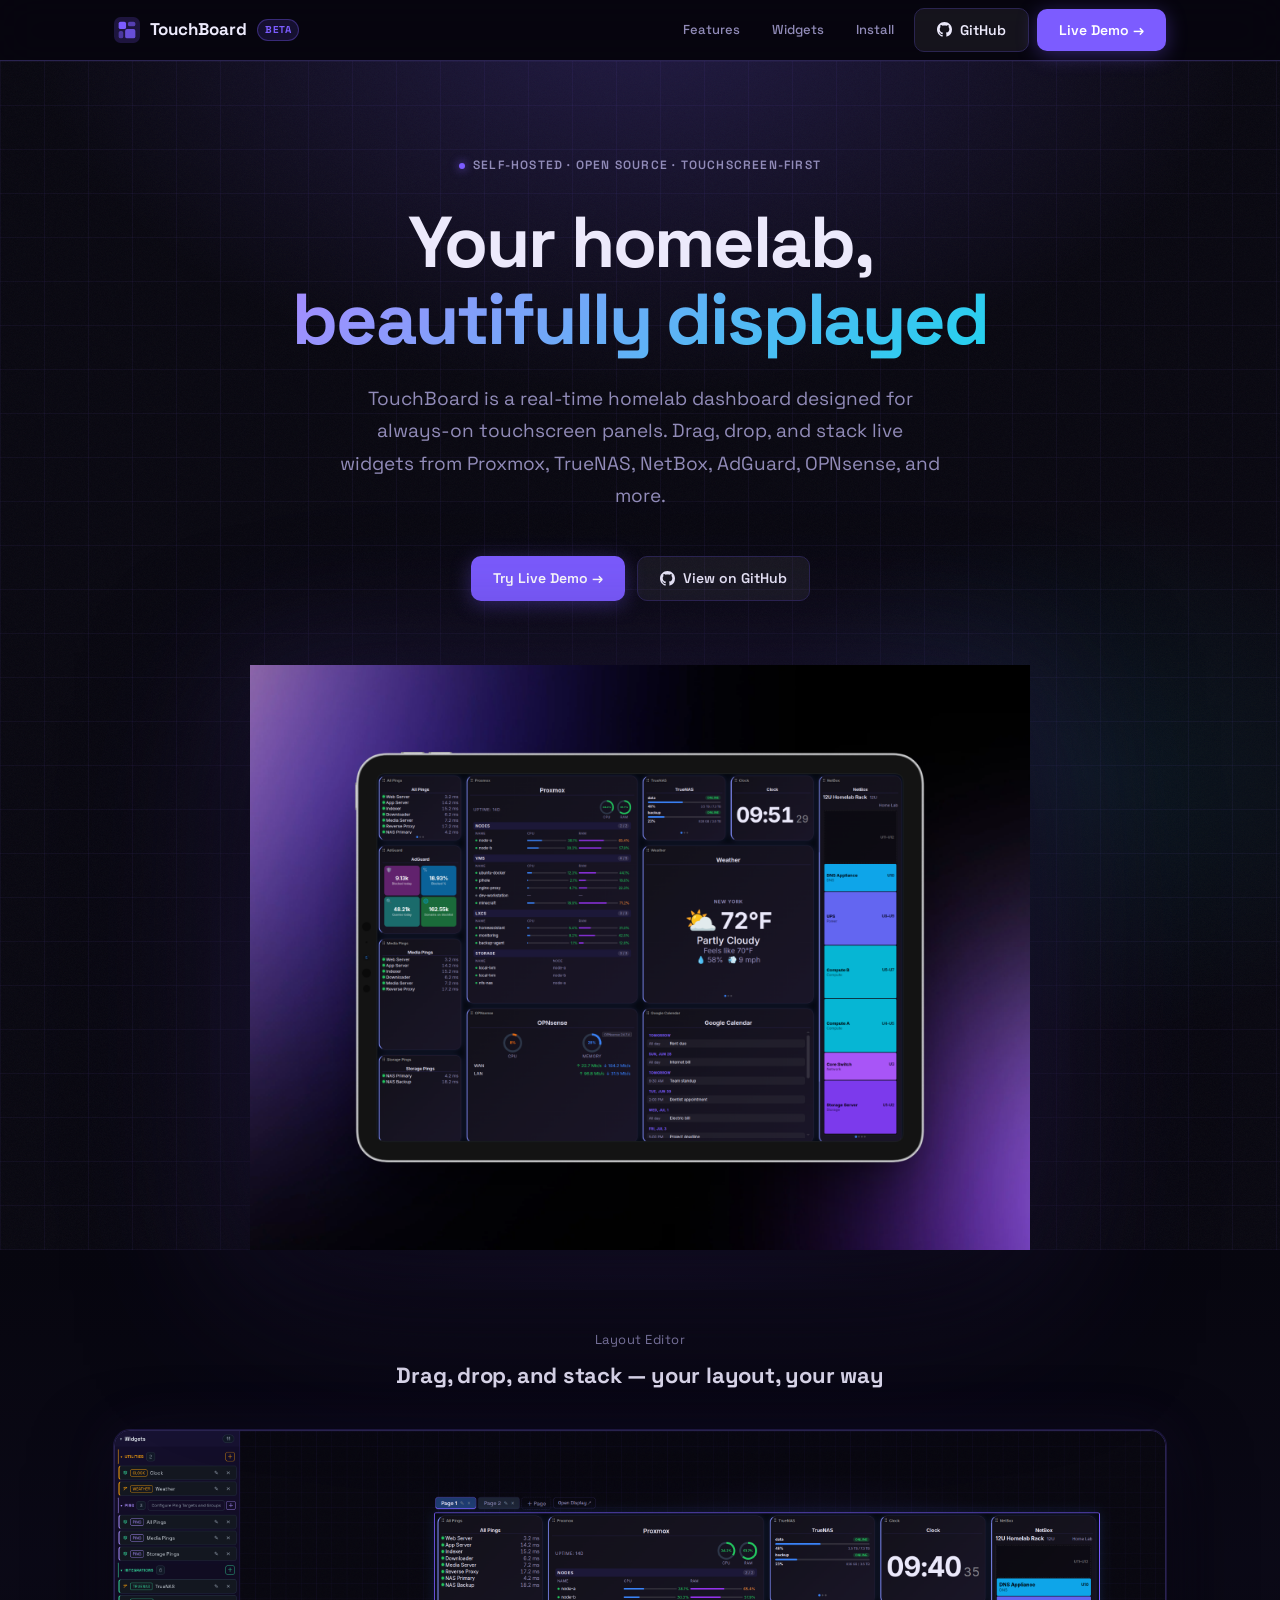
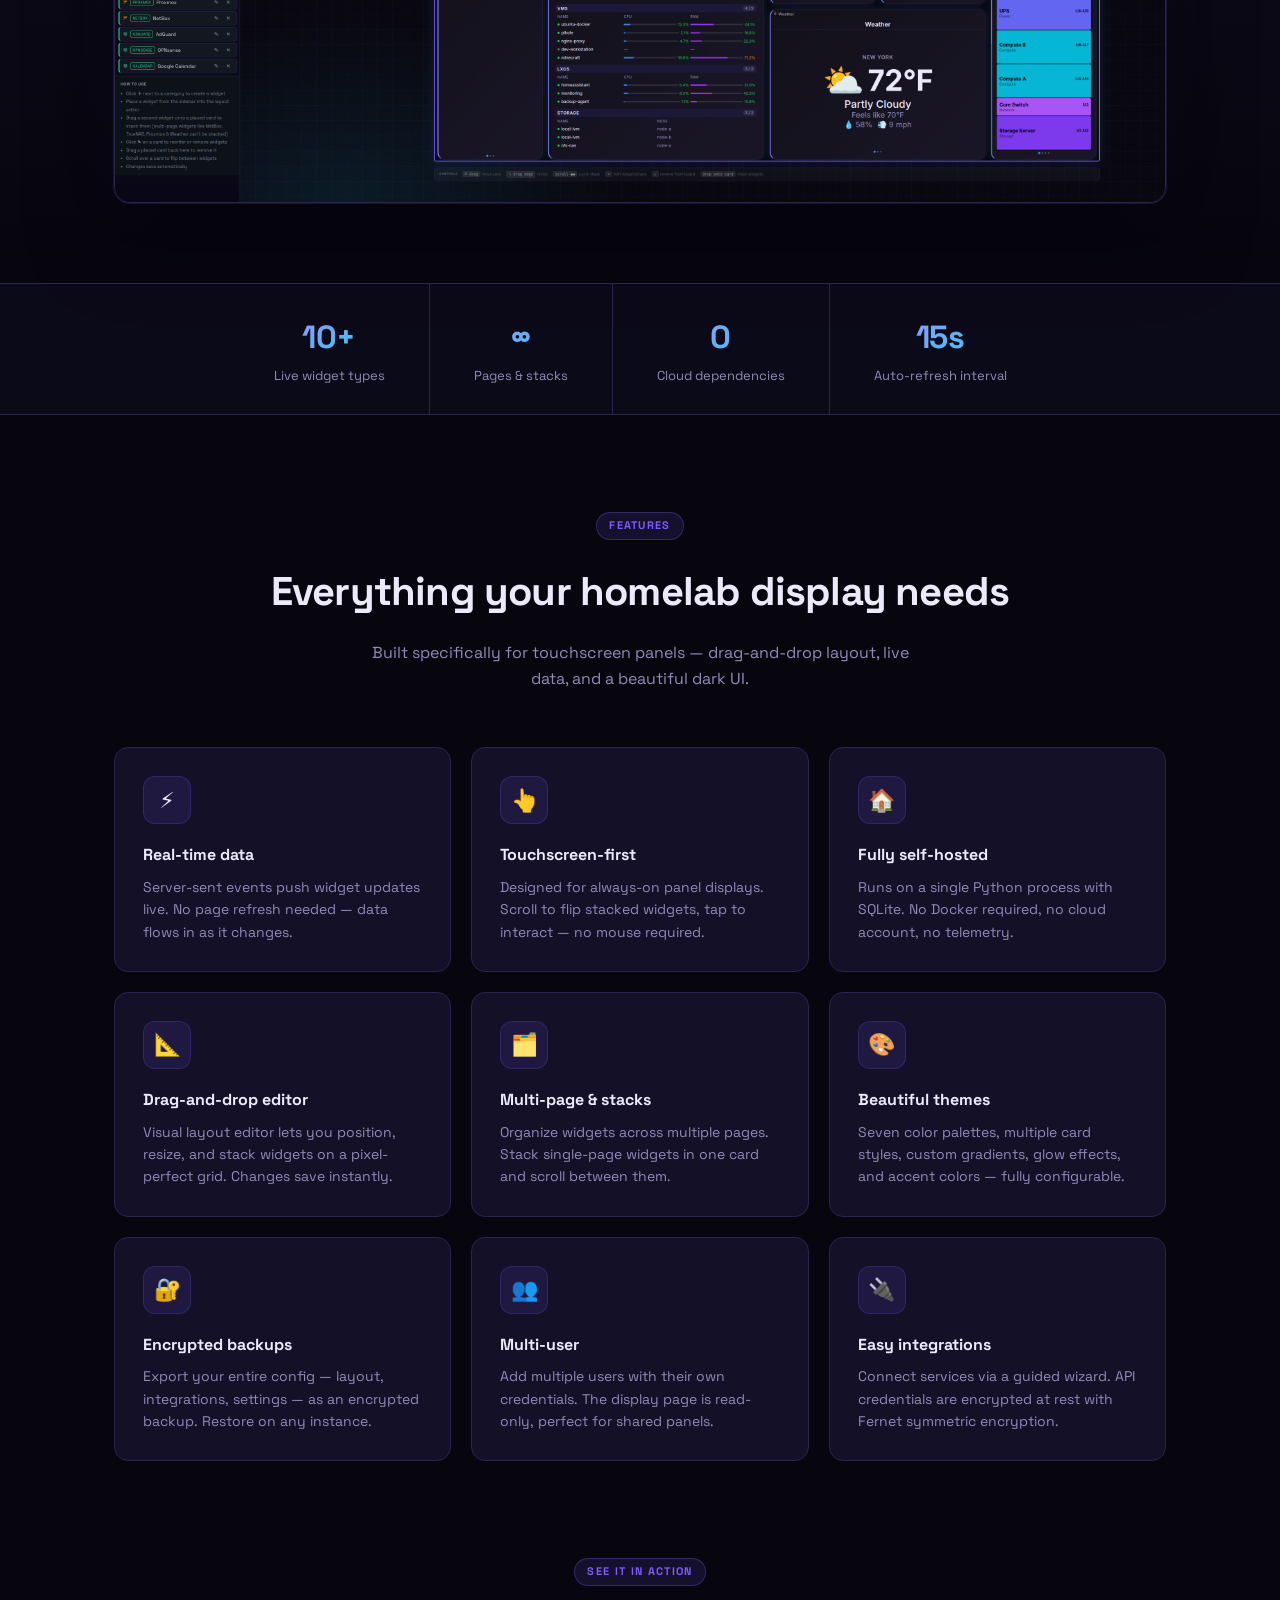
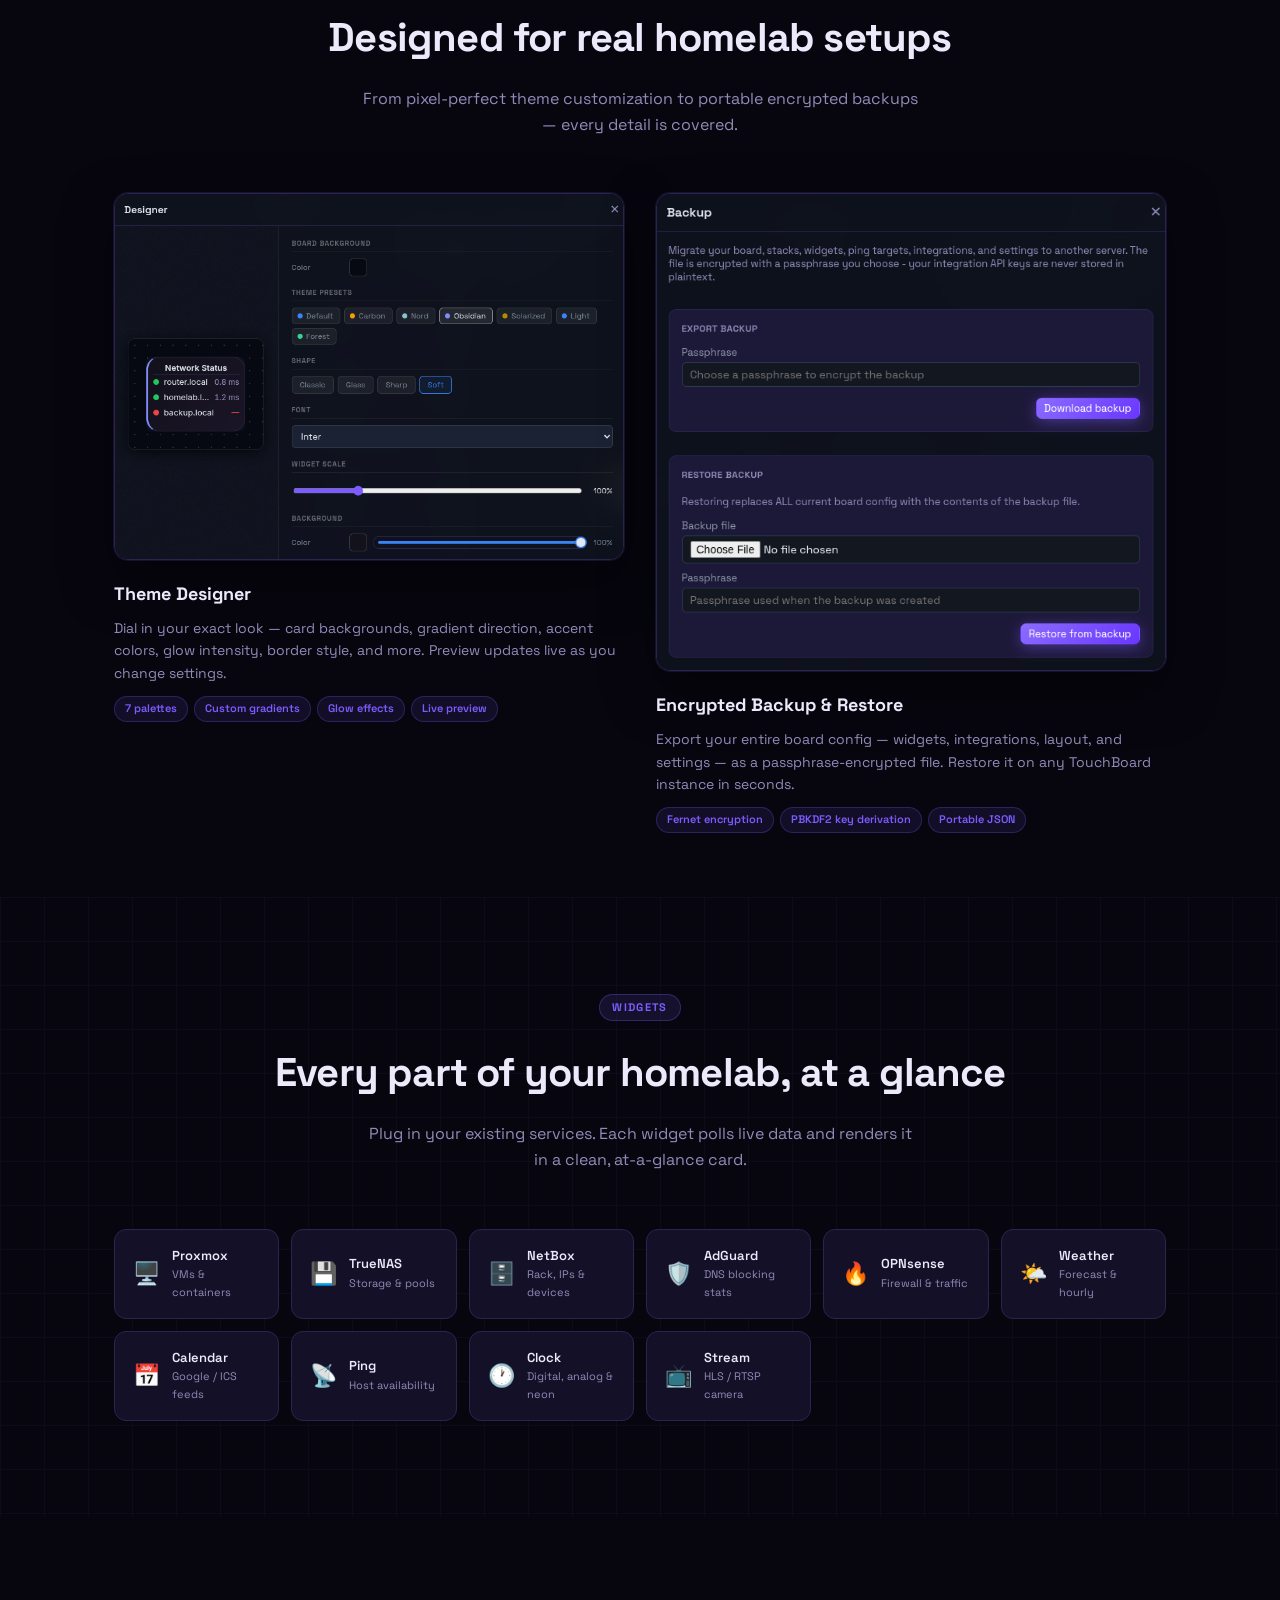
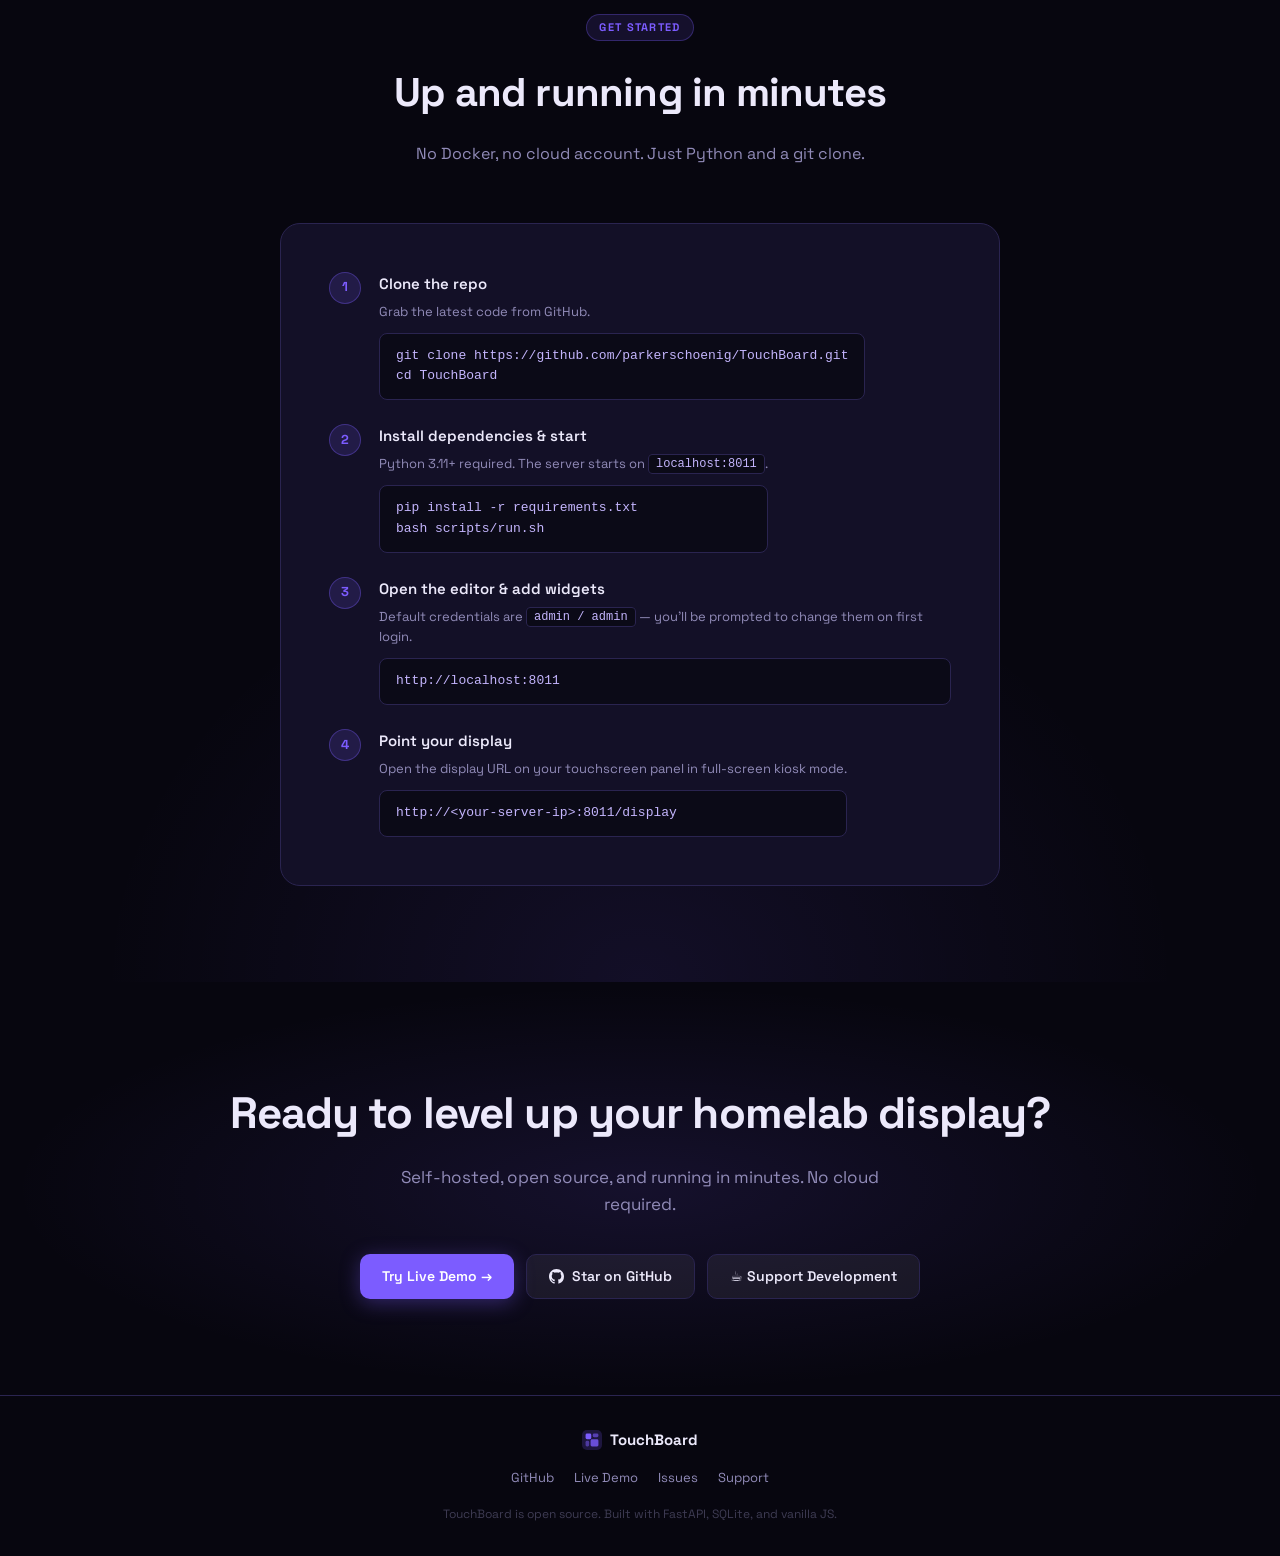
==== docs/index.html @ ed6d7f46 "Add screenshots to GitHub Pages landing page" ====
<!DOCTYPE html>
<html lang="en">
<head>
  <meta charset="utf-8" />
  <meta name="viewport" content="width=device-width, initial-scale=1" />
  <title>TouchBoard — Homelab Dashboard</title>
  <meta name="description" content="A beautiful, self-hosted homelab dashboard built for touchscreen displays. Real-time widgets for Proxmox, TrueNAS, NetBox, AdGuard, OPNsense, weather, calendar, and more." />
  <meta property="og:title" content="TouchBoard — Homelab Dashboard" />
  <meta property="og:description" content="A beautiful, self-hosted homelab dashboard built for touchscreen displays." />
  <meta property="og:image" content="assets/3d_render.png" />
  <meta property="og:type" content="website" />
  <link rel="preconnect" href="https://fonts.googleapis.com" />
  <link href="https://fonts.googleapis.com/css2?family=Space+Grotesk:wght@400;500;600;700&display=swap" rel="stylesheet" />
  <style>
    /* ── Design tokens (bridge theme) ──────────────────────────────────────── */
    :root {
      --bg:       #07060f;
      --panel:    #131027;
      --panel-2:  #1c1838;
      --border:   #2a2450;
      --text:     #ece9fb;
      --muted:    #918bb8;
      --accent:   #7c5cff;
      --r:        14px;
      --font:     'Space Grotesk', system-ui, sans-serif;
    }
    *, *::before, *::after { box-sizing: border-box; margin: 0; padding: 0; }
    html { scroll-behavior: smooth; }
    body {
      background-color: var(--bg);
      color: var(--text);
      font-family: var(--font);
      line-height: 1.6;
      overflow-x: hidden;
    }

    /* ── Layout ─────────────────────────────────────────────────────────────── */
    .container  { max-width: 1100px; margin: 0 auto; padding: 0 24px; }
    .section    { padding: 96px 0; }
    .section-sm { padding: 64px 0; }
    .text-center { text-align: center; }

    .label {
      display: inline-block;
      font-size: 11px; font-weight: 700; letter-spacing: .12em; text-transform: uppercase;
      color: var(--accent);
      background: rgba(124,92,255,.12); border: 1px solid rgba(124,92,255,.3);
      border-radius: 999px; padding: 4px 12px; margin-bottom: 20px;
    }
    h2.section-title {
      font-size: clamp(28px, 4vw, 40px); font-weight: 700; letter-spacing: -.02em;
      color: var(--text); margin-bottom: 16px;
    }
    p.section-sub {
      font-size: 16px; color: var(--muted); max-width: 560px; margin: 0 auto 56px;
    }

    /* ── Buttons ────────────────────────────────────────────────────────────── */
    .btn {
      display: inline-flex; align-items: center; gap: 8px;
      padding: 10px 22px; border-radius: 10px;
      font-family: var(--font); font-size: 14px; font-weight: 600;
      text-decoration: none; cursor: pointer; border: none;
      transition: all .15s;
    }
    .btn-primary {
      background: var(--accent); color: #fff;
      box-shadow: 0 4px 20px rgba(124,92,255,.35);
    }
    .btn-primary:hover { background: #9070ff; box-shadow: 0 6px 24px rgba(124,92,255,.45); transform: translateY(-1px); }
    .btn-ghost {
      background: rgba(255,255,255,.06); color: var(--text);
      border: 1px solid var(--border);
    }
    .btn-ghost:hover { background: rgba(255,255,255,.1); border-color: rgba(255,255,255,.2); transform: translateY(-1px); }

    /* ── Nav ────────────────────────────────────────────────────────────────── */
    nav {
      position: sticky; top: 0; z-index: 100;
      background: rgba(7,6,15,.82);
      backdrop-filter: blur(20px); -webkit-backdrop-filter: blur(20px);
      border-bottom: 1px solid var(--border);
    }
    .nav-inner { display: flex; align-items: center; gap: 24px; height: 60px; }
    .nav-logo {
      display: flex; align-items: center; gap: 10px;
      font-size: 17px; font-weight: 700; color: var(--text);
      text-decoration: none; flex-shrink: 0;
    }
    .nav-logo-beta {
      font-size: 10px; font-weight: 700; letter-spacing: .05em; text-transform: uppercase;
      color: var(--accent); background: rgba(124,92,255,.14);
      border: 1px solid rgba(124,92,255,.35); border-radius: 999px; padding: 2px 7px;
    }
    .nav-spacer { flex: 1; }
    .nav-links { display: flex; align-items: center; gap: 8px; }
    .nav-link {
      font-size: 13px; font-weight: 500; color: var(--muted);
      text-decoration: none; padding: 6px 12px; border-radius: 8px;
      transition: color .15s, background .15s;
    }
    .nav-link:hover { color: var(--text); background: rgba(255,255,255,.06); }

    /* ── Hero ───────────────────────────────────────────────────────────────── */
    .hero {
      padding: 90px 0 0;
      background-image:
        url("data:image/svg+xml,%3Csvg xmlns='http://www.w3.org/2000/svg' width='512' height='512'%3E%3Cfilter id='n'%3E%3CfeTurbulence type='fractalNoise' baseFrequency='.75' numOctaves='4' stitchTiles='stitch'/%3E%3C/filter%3E%3Crect width='512' height='512' filter='url(%23n)' opacity='.04'/%3E%3C/svg%3E"),
        radial-gradient(ellipse 80% 55% at 50% -5%, rgba(124,92,255,.22) 0%, transparent 60%),
        radial-gradient(ellipse 50% 40% at 85% 60%, rgba(34,211,238,.07) 0%, transparent 55%),
        linear-gradient(rgba(124,92,255,.06) 1px, transparent 1px),
        linear-gradient(90deg, rgba(124,92,255,.06) 1px, transparent 1px);
      background-size: 256px 256px, 100% 100%, 100% 100%, 44px 44px, 44px 44px;
      background-repeat: repeat, no-repeat, no-repeat, repeat, repeat;
    }
    .hero-text { text-align: center; padding-bottom: 64px; }
    .hero-eyebrow {
      display: inline-flex; align-items: center; gap: 8px;
      font-size: 12px; font-weight: 600; letter-spacing: .1em; text-transform: uppercase;
      color: var(--muted); margin-bottom: 28px;
    }
    .hero-eyebrow-dot {
      width: 6px; height: 6px; border-radius: 50%;
      background: var(--accent); box-shadow: 0 0 10px var(--accent);
      animation: pulse 2s ease-in-out infinite;
    }
    @keyframes pulse {
      0%, 100% { opacity: 1; transform: scale(1); }
      50%       { opacity: .6; transform: scale(.8); }
    }
    .hero h1 {
      font-size: clamp(40px, 7vw, 72px); font-weight: 700; letter-spacing: -.03em;
      line-height: 1.08; color: var(--text); margin-bottom: 24px;
    }
    .hero h1 span {
      background: linear-gradient(135deg, #a78bff, #22d3ee);
      -webkit-background-clip: text; -webkit-text-fill-color: transparent; background-clip: text;
    }
    .hero-sub {
      font-size: clamp(16px, 2vw, 19px); color: var(--muted);
      max-width: 600px; margin: 0 auto 44px; line-height: 1.7;
    }
    .hero-btns { display: flex; gap: 12px; justify-content: center; flex-wrap: wrap; }

    /* 3D render hero image */
    .hero-render-wrap {
      max-width: 780px; margin: 0 auto;
      position: relative;
    }
    .hero-render-wrap::before {
      content: '';
      position: absolute; inset: -40px; z-index: 0;
      background: radial-gradient(ellipse 80% 70% at 50% 60%, rgba(124,92,255,.18) 0%, transparent 70%);
      pointer-events: none;
    }
    .hero-render-wrap img {
      width: 100%; display: block; position: relative; z-index: 1;
      filter: drop-shadow(0 40px 80px rgba(0,0,0,.7)) drop-shadow(0 0 60px rgba(124,92,255,.2));
    }

    /* ── Editor screenshot strip ─────────────────────────────────────────────── */
    .editor-strip {
      padding: 80px 0;
      background: linear-gradient(180deg, transparent 0%, rgba(19,16,39,.3) 50%, transparent 100%);
    }
    .editor-strip-inner { text-align: center; margin-bottom: 36px; }
    .editor-strip-label { font-size: 13px; color: var(--muted); letter-spacing: .04em; margin-bottom: 8px; }
    .editor-strip-title { font-size: 22px; font-weight: 700; letter-spacing: -.01em; }
    .screenshot-frame {
      border-radius: 16px; overflow: hidden;
      border: 1px solid var(--border);
      box-shadow:
        0 0 0 1px rgba(124,92,255,.18),
        0 30px 80px rgba(0,0,0,.7),
        0 0 60px rgba(124,92,255,.08);
    }
    .screenshot-frame img { width: 100%; display: block; }

    /* ── Stats ──────────────────────────────────────────────────────────────── */
    .stats {
      border-top: 1px solid var(--border); border-bottom: 1px solid var(--border);
      background: rgba(19,16,39,.4);
    }
    .stats-inner { display: flex; justify-content: center; flex-wrap: wrap; }
    .stat-item {
      padding: 28px 44px; text-align: center;
      border-right: 1px solid var(--border);
    }
    .stat-item:last-child { border-right: none; }
    .stat-num {
      font-size: 32px; font-weight: 700; letter-spacing: -.02em;
      background: linear-gradient(135deg, #a78bff, #22d3ee);
      -webkit-background-clip: text; -webkit-text-fill-color: transparent; background-clip: text;
    }
    .stat-label { font-size: 13px; color: var(--muted); margin-top: 2px; }

    /* ── Features ───────────────────────────────────────────────────────────── */
    .features-grid {
      display: grid;
      grid-template-columns: repeat(auto-fit, minmax(300px, 1fr));
      gap: 20px;
    }
    .feature-card {
      background: var(--panel); border: 1px solid var(--border);
      border-radius: var(--r); padding: 28px;
      transition: border-color .2s, box-shadow .2s;
    }
    .feature-card:hover {
      border-color: rgba(124,92,255,.5);
      box-shadow: 0 0 28px rgba(124,92,255,.1);
    }
    .feature-icon {
      width: 48px; height: 48px; border-radius: 12px;
      background: rgba(124,92,255,.12); border: 1px solid rgba(124,92,255,.2);
      display: flex; align-items: center; justify-content: center;
      font-size: 22px; margin-bottom: 18px;
    }
    .feature-title { font-size: 16px; font-weight: 700; color: var(--text); margin-bottom: 8px; }
    .feature-desc  { font-size: 14px; color: var(--muted); line-height: 1.6; }

    /* ── In-action screenshots ───────────────────────────────────────────────── */
    .in-action-grid {
      display: grid; grid-template-columns: 1fr 1fr; gap: 32px; align-items: start;
    }
    .in-action-img {
      border-radius: 14px; overflow: hidden;
      border: 1px solid var(--border);
      box-shadow: 0 0 0 1px rgba(124,92,255,.15), 0 20px 50px rgba(0,0,0,.5);
      margin-bottom: 20px;
    }
    .in-action-img img { width: 100%; display: block; }
    .in-action-title { font-size: 18px; font-weight: 700; color: var(--text); margin-bottom: 8px; }
    .in-action-desc  { font-size: 14px; color: var(--muted); line-height: 1.6; }
    .in-action-chips { display: flex; flex-wrap: wrap; gap: 6px; margin-top: 12px; }
    .in-action-chip {
      font-size: 11px; font-weight: 600; color: var(--accent);
      background: rgba(124,92,255,.1); border: 1px solid rgba(124,92,255,.25);
      border-radius: 999px; padding: 3px 10px;
    }

    /* ── Widget showcase ────────────────────────────────────────────────────── */
    .widgets-section {
      background-image:
        linear-gradient(rgba(124,92,255,.05) 1px, transparent 1px),
        linear-gradient(90deg, rgba(124,92,255,.05) 1px, transparent 1px);
      background-size: 44px 44px;
    }
    .widgets-grid {
      display: grid; grid-template-columns: repeat(auto-fill, minmax(165px, 1fr)); gap: 12px;
    }
    .widget-chip {
      background: var(--panel); border: 1px solid var(--border);
      border-radius: 12px; padding: 16px 18px;
      display: flex; align-items: center; gap: 12px;
      transition: border-color .2s, transform .15s;
    }
    .widget-chip:hover { border-color: rgba(124,92,255,.45); transform: translateY(-2px); }
    .widget-chip-icon { font-size: 22px; flex-shrink: 0; }
    .widget-chip-name { font-size: 13px; font-weight: 600; color: var(--text); }
    .widget-chip-sub  { font-size: 11px; color: var(--muted); }

    /* ── Install ────────────────────────────────────────────────────────────── */
    .install-section {
      background: radial-gradient(ellipse 60% 60% at 50% 100%, rgba(124,92,255,.1) 0%, transparent 70%);
    }
    .install-card {
      background: var(--panel); border: 1px solid var(--border);
      border-radius: 20px; padding: 48px; max-width: 720px; margin: 0 auto;
    }
    .steps { display: flex; flex-direction: column; gap: 24px; text-align: left; }
    .step { display: flex; gap: 18px; }
    .step-num {
      width: 32px; height: 32px; border-radius: 50%; flex-shrink: 0;
      background: rgba(124,92,255,.15); border: 1px solid rgba(124,92,255,.35);
      color: var(--accent); font-size: 13px; font-weight: 700;
      display: flex; align-items: center; justify-content: center;
    }
    .step-title { font-size: 15px; font-weight: 600; color: var(--text); margin-bottom: 6px; }
    .step-desc { font-size: 13px; color: var(--muted); }
    .code-block {
      font-family: 'JetBrains Mono', 'Fira Code', monospace;
      background: rgba(0,0,0,.4); border: 1px solid var(--border);
      border-radius: 8px; padding: 12px 16px;
      color: #c4b5fd; font-size: 13px; display: block;
      margin-top: 10px; white-space: pre; overflow-x: auto;
    }
    code.inline {
      font-family: 'JetBrains Mono', monospace;
      background: rgba(0,0,0,.4); border: 1px solid var(--border);
      border-radius: 4px; padding: 2px 7px; font-size: 12px;
      color: #c4b5fd; vertical-align: middle;
    }

    /* ── CTA ────────────────────────────────────────────────────────────────── */
    .cta-section {
      text-align: center;
      background-image:
        radial-gradient(ellipse 70% 70% at 50% 50%, rgba(124,92,255,.12) 0%, transparent 70%);
    }
    .cta-section h2 {
      font-size: clamp(28px, 4vw, 44px); font-weight: 700;
      letter-spacing: -.02em; margin-bottom: 16px;
    }
    .cta-btns { display: flex; gap: 12px; justify-content: center; flex-wrap: wrap; margin-top: 36px; }

    /* ── Footer ─────────────────────────────────────────────────────────────── */
    footer { border-top: 1px solid var(--border); padding: 32px 0; }
    .footer-inner { display: flex; flex-direction: column; align-items: center; gap: 16px; }
    .footer-logo {
      display: flex; align-items: center; gap: 8px;
      font-size: 15px; font-weight: 700; color: var(--text); text-decoration: none;
    }
    .footer-links { display: flex; gap: 20px; flex-wrap: wrap; justify-content: center; }
    .footer-link  { font-size: 13px; color: var(--muted); text-decoration: none; transition: color .15s; }
    .footer-link:hover { color: var(--text); }
    .footer-copy  { font-size: 12px; color: rgba(145,139,184,.4); }

    /* ── Responsive ─────────────────────────────────────────────────────────── */
    @media (max-width: 700px) {
      .in-action-grid { grid-template-columns: 1fr; gap: 40px; }
      .stat-item { padding: 20px 24px; }
      .install-card { padding: 28px 20px; }
      .nav-links .btn-ghost { display: none; }
    }
  </style>
</head>
<body>

<!-- ── Nav ──────────────────────────────────────────────────────────────────── -->
<nav>
  <div class="container">
    <div class="nav-inner">
      <a href="#" class="nav-logo">
        <svg width="26" height="26" viewBox="0 0 28 28" fill="none">
          <rect width="28" height="28" rx="7" fill="rgba(124,92,255,0.2)"/>
          <rect x="5" y="5" width="8" height="8" rx="2" fill="#7c5cff"/>
          <rect x="15" y="5" width="8" height="5" rx="2" fill="#7c5cff" opacity=".6"/>
          <rect x="5" y="15" width="5" height="8" rx="2" fill="#7c5cff" opacity=".5"/>
          <rect x="12" y="13" width="11" height="10" rx="2" fill="#7c5cff" opacity=".8"/>
        </svg>
        TouchBoard
        <span class="nav-logo-beta">BETA</span>
      </a>
      <div class="nav-spacer"></div>
      <div class="nav-links">
        <a href="#features" class="nav-link">Features</a>
        <a href="#widgets"  class="nav-link">Widgets</a>
        <a href="#install"  class="nav-link">Install</a>
        <a href="https://github.com/parkerschoenig/TouchBoard" class="btn btn-ghost" target="_blank" rel="noopener">
          <svg width="15" height="15" viewBox="0 0 24 24" fill="currentColor"><path d="M12 0C5.37 0 0 5.37 0 12c0 5.31 3.435 9.795 8.205 11.385.6.105.825-.255.825-.57 0-.285-.015-1.23-.015-2.235-3.015.555-3.795-.735-4.035-1.41-.135-.345-.72-1.41-1.23-1.695-.42-.225-1.02-.78-.015-.795.945-.015 1.62.87 1.845 1.23 1.08 1.815 2.805 1.305 3.495.99.105-.78.42-1.305.765-1.605-2.67-.3-5.46-1.335-5.46-5.925 0-1.305.465-2.385 1.23-3.225-.12-.3-.54-1.53.12-3.18 0 0 1.005-.315 3.3 1.23.96-.27 1.98-.405 3-.405s2.04.135 3 .405c2.295-1.56 3.3-1.23 3.3-1.23.66 1.65.24 2.88.12 3.18.765.84 1.23 1.905 1.23 3.225 0 4.605-2.805 5.625-5.475 5.925.435.375.81 1.095.81 2.22 0 1.605-.015 2.895-.015 3.3 0 .315.225.69.825.57A12.02 12.02 0 0 0 24 12c0-6.63-5.37-12-12-12z"/></svg>
          GitHub
        </a>
        <a href="https://touchboard.onrender.com" class="btn btn-primary" target="_blank" rel="noopener">Live Demo →</a>
      </div>
    </div>
  </div>
</nav>

<!-- ── Hero ─────────────────────────────────────────────────────────────────── -->
<section class="hero">
  <div class="container">
    <div class="hero-text">
      <div class="hero-eyebrow">
        <span class="hero-eyebrow-dot"></span>
        Self-hosted · Open source · Touchscreen-first
      </div>
      <h1>Your homelab,<br><span>beautifully displayed</span></h1>
      <p class="hero-sub">
        TouchBoard is a real-time homelab dashboard designed for always-on touchscreen panels.
        Drag, drop, and stack live widgets from Proxmox, TrueNAS, NetBox, AdGuard, OPNsense, and more.
      </p>
      <div class="hero-btns">
        <a href="https://touchboard.onrender.com" class="btn btn-primary" target="_blank" rel="noopener">Try Live Demo →</a>
        <a href="https://github.com/parkerschoenig/TouchBoard" class="btn btn-ghost" target="_blank" rel="noopener">
          <svg width="15" height="15" viewBox="0 0 24 24" fill="currentColor"><path d="M12 0C5.37 0 0 5.37 0 12c0 5.31 3.435 9.795 8.205 11.385.6.105.825-.255.825-.57 0-.285-.015-1.23-.015-2.235-3.015.555-3.795-.735-4.035-1.41-.135-.345-.72-1.41-1.23-1.695-.42-.225-1.02-.78-.015-.795.945-.015 1.62.87 1.845 1.23 1.08 1.815 2.805 1.305 3.495.99.105-.78.42-1.305.765-1.605-2.67-.3-5.46-1.335-5.46-5.925 0-1.305.465-2.385 1.23-3.225-.12-.3-.54-1.53.12-3.18 0 0 1.005-.315 3.3 1.23.96-.27 1.98-.405 3-.405s2.04.135 3 .405c2.295-1.56 3.3-1.23 3.3-1.23.66 1.65.24 2.88.12 3.18.765.84 1.23 1.905 1.23 3.225 0 4.605-2.805 5.625-5.475 5.925.435.375.81 1.095.81 2.22 0 1.605-.015 2.895-.015 3.3 0 .315.225.69.825.57A12.02 12.02 0 0 0 24 12c0-6.63-5.37-12-12-12z"/></svg>
          View on GitHub
        </a>
      </div>
    </div>

    <!-- 3D iPad render -->
    <div class="hero-render-wrap">
      <img src="assets/3d_render.png" alt="TouchBoard running on a touchscreen iPad panel" />
    </div>
  </div>
</section>

<!-- ── Layout editor screenshot ───────────────────────────────────────────────── -->
<div class="editor-strip">
  <div class="container">
    <div class="editor-strip-inner">
      <div class="editor-strip-label">Layout Editor</div>
      <div class="editor-strip-title">Drag, drop, and stack — your layout, your way</div>
    </div>
    <div class="screenshot-frame">
      <img src="assets/layout_editor_screenshot.png" alt="TouchBoard layout editor showing widget grid" />
    </div>
  </div>
</div>

<!-- ── Stats ─────────────────────────────────────────────────────────────────── -->
<div class="stats">
  <div class="container">
    <div class="stats-inner">
      <div class="stat-item"><div class="stat-num">10+</div><div class="stat-label">Live widget types</div></div>
      <div class="stat-item"><div class="stat-num">∞</div><div class="stat-label">Pages &amp; stacks</div></div>
      <div class="stat-item"><div class="stat-num">0</div><div class="stat-label">Cloud dependencies</div></div>
      <div class="stat-item"><div class="stat-num">15s</div><div class="stat-label">Auto-refresh interval</div></div>
    </div>
  </div>
</div>

<!-- ── Features ──────────────────────────────────────────────────────────────── -->
<section class="section" id="features">
  <div class="container">
    <div class="text-center">
      <span class="label">Features</span>
      <h2 class="section-title">Everything your homelab display needs</h2>
      <p class="section-sub">Built specifically for touchscreen panels — drag-and-drop layout, live data, and a beautiful dark UI.</p>
    </div>
    <div class="features-grid">
      <div class="feature-card">
        <div class="feature-icon">⚡</div>
        <div class="feature-title">Real-time data</div>
        <div class="feature-desc">Server-sent events push widget updates live. No page refresh needed — data flows in as it changes.</div>
      </div>
      <div class="feature-card">
        <div class="feature-icon">👆</div>
        <div class="feature-title">Touchscreen-first</div>
        <div class="feature-desc">Designed for always-on panel displays. Scroll to flip stacked widgets, tap to interact — no mouse required.</div>
      </div>
      <div class="feature-card">
        <div class="feature-icon">🏠</div>
        <div class="feature-title">Fully self-hosted</div>
        <div class="feature-desc">Runs on a single Python process with SQLite. No Docker required, no cloud account, no telemetry.</div>
      </div>
      <div class="feature-card">
        <div class="feature-icon">📐</div>
        <div class="feature-title">Drag-and-drop editor</div>
        <div class="feature-desc">Visual layout editor lets you position, resize, and stack widgets on a pixel-perfect grid. Changes save instantly.</div>
      </div>
      <div class="feature-card">
        <div class="feature-icon">🗂️</div>
        <div class="feature-title">Multi-page &amp; stacks</div>
        <div class="feature-desc">Organize widgets across multiple pages. Stack single-page widgets in one card and scroll between them.</div>
      </div>
      <div class="feature-card">
        <div class="feature-icon">🎨</div>
        <div class="feature-title">Beautiful themes</div>
        <div class="feature-desc">Seven color palettes, multiple card styles, custom gradients, glow effects, and accent colors — fully configurable.</div>
      </div>
      <div class="feature-card">
        <div class="feature-icon">🔐</div>
        <div class="feature-title">Encrypted backups</div>
        <div class="feature-desc">Export your entire config — layout, integrations, settings — as an encrypted backup. Restore on any instance.</div>
      </div>
      <div class="feature-card">
        <div class="feature-icon">👥</div>
        <div class="feature-title">Multi-user</div>
        <div class="feature-desc">Add multiple users with their own credentials. The display page is read-only, perfect for shared panels.</div>
      </div>
      <div class="feature-card">
        <div class="feature-icon">🔌</div>
        <div class="feature-title">Easy integrations</div>
        <div class="feature-desc">Connect services via a guided wizard. API credentials are encrypted at rest with Fernet symmetric encryption.</div>
      </div>
    </div>
  </div>
</section>

<!-- ── In action: designer + backup ──────────────────────────────────────────── -->
<section class="section-sm" style="padding-top:0">
  <div class="container">
    <div class="text-center" style="margin-bottom:48px">
      <span class="label">See it in action</span>
      <h2 class="section-title">Designed for real homelab setups</h2>
      <p class="section-sub">From pixel-perfect theme customization to portable encrypted backups — every detail is covered.</p>
    </div>
    <div class="in-action-grid">
      <div class="in-action-item">
        <div class="in-action-img">
          <img src="assets/designer_screenshot.png" alt="TouchBoard theme designer panel" />
        </div>
        <div class="in-action-title">Theme Designer</div>
        <div class="in-action-desc">Dial in your exact look — card backgrounds, gradient direction, accent colors, glow intensity, border style, and more. Preview updates live as you change settings.</div>
        <div class="in-action-chips">
          <span class="in-action-chip">7 palettes</span>
          <span class="in-action-chip">Custom gradients</span>
          <span class="in-action-chip">Glow effects</span>
          <span class="in-action-chip">Live preview</span>
        </div>
      </div>
      <div class="in-action-item">
        <div class="in-action-img">
          <img src="assets/backup_restore_config_screenshot.png" alt="TouchBoard backup and restore settings" />
        </div>
        <div class="in-action-title">Encrypted Backup &amp; Restore</div>
        <div class="in-action-desc">Export your entire board config — widgets, integrations, layout, and settings — as a passphrase-encrypted file. Restore it on any TouchBoard instance in seconds.</div>
        <div class="in-action-chips">
          <span class="in-action-chip">Fernet encryption</span>
          <span class="in-action-chip">PBKDF2 key derivation</span>
          <span class="in-action-chip">Portable JSON</span>
        </div>
      </div>
    </div>
  </div>
</section>

<!-- ── Widget showcase ────────────────────────────────────────────────────────── -->
<section class="section widgets-section" id="widgets">
  <div class="container">
    <div class="text-center">
      <span class="label">Widgets</span>
      <h2 class="section-title">Every part of your homelab, at a glance</h2>
      <p class="section-sub">Plug in your existing services. Each widget polls live data and renders it in a clean, at-a-glance card.</p>
    </div>
    <div class="widgets-grid">
      <div class="widget-chip"><div class="widget-chip-icon">🖥️</div><div><div class="widget-chip-name">Proxmox</div><div class="widget-chip-sub">VMs &amp; containers</div></div></div>
      <div class="widget-chip"><div class="widget-chip-icon">💾</div><div><div class="widget-chip-name">TrueNAS</div><div class="widget-chip-sub">Storage &amp; pools</div></div></div>
      <div class="widget-chip"><div class="widget-chip-icon">🗄️</div><div><div class="widget-chip-name">NetBox</div><div class="widget-chip-sub">Rack, IPs &amp; devices</div></div></div>
      <div class="widget-chip"><div class="widget-chip-icon">🛡️</div><div><div class="widget-chip-name">AdGuard</div><div class="widget-chip-sub">DNS blocking stats</div></div></div>
      <div class="widget-chip"><div class="widget-chip-icon">🔥</div><div><div class="widget-chip-name">OPNsense</div><div class="widget-chip-sub">Firewall &amp; traffic</div></div></div>
      <div class="widget-chip"><div class="widget-chip-icon">🌤️</div><div><div class="widget-chip-name">Weather</div><div class="widget-chip-sub">Forecast &amp; hourly</div></div></div>
      <div class="widget-chip"><div class="widget-chip-icon">📅</div><div><div class="widget-chip-name">Calendar</div><div class="widget-chip-sub">Google / ICS feeds</div></div></div>
      <div class="widget-chip"><div class="widget-chip-icon">📡</div><div><div class="widget-chip-name">Ping</div><div class="widget-chip-sub">Host availability</div></div></div>
      <div class="widget-chip"><div class="widget-chip-icon">🕐</div><div><div class="widget-chip-name">Clock</div><div class="widget-chip-sub">Digital, analog &amp; neon</div></div></div>
      <div class="widget-chip"><div class="widget-chip-icon">📺</div><div><div class="widget-chip-name">Stream</div><div class="widget-chip-sub">HLS / RTSP camera</div></div></div>
    </div>
  </div>
</section>

<!-- ── Install ────────────────────────────────────────────────────────────────── -->
<section class="section install-section" id="install">
  <div class="container">
    <div class="text-center">
      <span class="label">Get started</span>
      <h2 class="section-title">Up and running in minutes</h2>
      <p class="section-sub">No Docker, no cloud account. Just Python and a git clone.</p>
    </div>
    <div class="install-card">
      <div class="steps">
        <div class="step">
          <div class="step-num">1</div>
          <div class="step-body">
            <div class="step-title">Clone the repo</div>
            <div class="step-desc">Grab the latest code from GitHub.</div>
            <code class="code-block">git clone https://github.com/parkerschoenig/TouchBoard.git
cd TouchBoard</code>
          </div>
        </div>
        <div class="step">
          <div class="step-num">2</div>
          <div class="step-body">
            <div class="step-title">Install dependencies &amp; start</div>
            <div class="step-desc">Python 3.11+ required. The server starts on <code class="inline">localhost:8011</code>.</div>
            <code class="code-block">pip install -r requirements.txt
bash scripts/run.sh</code>
          </div>
        </div>
        <div class="step">
          <div class="step-num">3</div>
          <div class="step-body">
            <div class="step-title">Open the editor &amp; add widgets</div>
            <div class="step-desc">Default credentials are <code class="inline">admin / admin</code> — you'll be prompted to change them on first login.</div>
            <code class="code-block">http://localhost:8011</code>
          </div>
        </div>
        <div class="step">
          <div class="step-num">4</div>
          <div class="step-body">
            <div class="step-title">Point your display</div>
            <div class="step-desc">Open the display URL on your touchscreen panel in full-screen kiosk mode.</div>
            <code class="code-block">http://&lt;your-server-ip&gt;:8011/display</code>
          </div>
        </div>
      </div>
    </div>
  </div>
</section>

<!-- ── CTA ────────────────────────────────────────────────────────────────────── -->
<section class="section cta-section">
  <div class="container">
    <h2>Ready to level up your homelab display?</h2>
    <p style="color:var(--muted);font-size:17px;max-width:480px;margin:0 auto;">
      Self-hosted, open source, and running in minutes. No cloud required.
    </p>
    <div class="cta-btns">
      <a href="https://touchboard.onrender.com" class="btn btn-primary" target="_blank" rel="noopener">Try Live Demo →</a>
      <a href="https://github.com/parkerschoenig/TouchBoard" class="btn btn-ghost" target="_blank" rel="noopener">
        <svg width="15" height="15" viewBox="0 0 24 24" fill="currentColor"><path d="M12 0C5.37 0 0 5.37 0 12c0 5.31 3.435 9.795 8.205 11.385.6.105.825-.255.825-.57 0-.285-.015-1.23-.015-2.235-3.015.555-3.795-.735-4.035-1.41-.135-.345-.72-1.41-1.23-1.695-.42-.225-1.02-.78-.015-.795.945-.015 1.62.87 1.845 1.23 1.08 1.815 2.805 1.305 3.495.99.105-.78.42-1.305.765-1.605-2.67-.3-5.46-1.335-5.46-5.925 0-1.305.465-2.385 1.23-3.225-.12-.3-.54-1.53.12-3.18 0 0 1.005-.315 3.3 1.23.96-.27 1.98-.405 3-.405s2.04.135 3 .405c2.295-1.56 3.3-1.23 3.3-1.23.66 1.65.24 2.88.12 3.18.765.84 1.23 1.905 1.23 3.225 0 4.605-2.805 5.625-5.475 5.925.435.375.81 1.095.81 2.22 0 1.605-.015 2.895-.015 3.3 0 .315.225.69.825.57A12.02 12.02 0 0 0 24 12c0-6.63-5.37-12-12-12z"/></svg>
        Star on GitHub
      </a>
      <a href="https://ko-fi.com/parkertouchboard" class="btn btn-ghost" target="_blank" rel="noopener">☕ Support Development</a>
    </div>
  </div>
</section>

<!-- ── Footer ─────────────────────────────────────────────────────────────────── -->
<footer>
  <div class="container">
    <div class="footer-inner">
      <a href="#" class="footer-logo">
        <svg width="20" height="20" viewBox="0 0 28 28" fill="none">
          <rect width="28" height="28" rx="7" fill="rgba(124,92,255,0.2)"/>
          <rect x="5" y="5" width="8" height="8" rx="2" fill="#7c5cff"/>
          <rect x="15" y="5" width="8" height="5" rx="2" fill="#7c5cff" opacity=".6"/>
          <rect x="5" y="15" width="5" height="8" rx="2" fill="#7c5cff" opacity=".5"/>
          <rect x="12" y="13" width="11" height="10" rx="2" fill="#7c5cff" opacity=".8"/>
        </svg>
        TouchBoard
      </a>
      <div class="footer-links">
        <a href="https://github.com/parkerschoenig/TouchBoard" class="footer-link" target="_blank" rel="noopener">GitHub</a>
        <a href="https://touchboard.onrender.com" class="footer-link" target="_blank" rel="noopener">Live Demo</a>
        <a href="https://github.com/parkerschoenig/TouchBoard/issues" class="footer-link" target="_blank" rel="noopener">Issues</a>
        <a href="https://ko-fi.com/parkertouchboard" class="footer-link" target="_blank" rel="noopener">Support</a>
      </div>
      <p class="footer-copy">TouchBoard is open source. Built with FastAPI, SQLite, and vanilla JS.</p>
    </div>
  </div>
</footer>

</body>
</html>
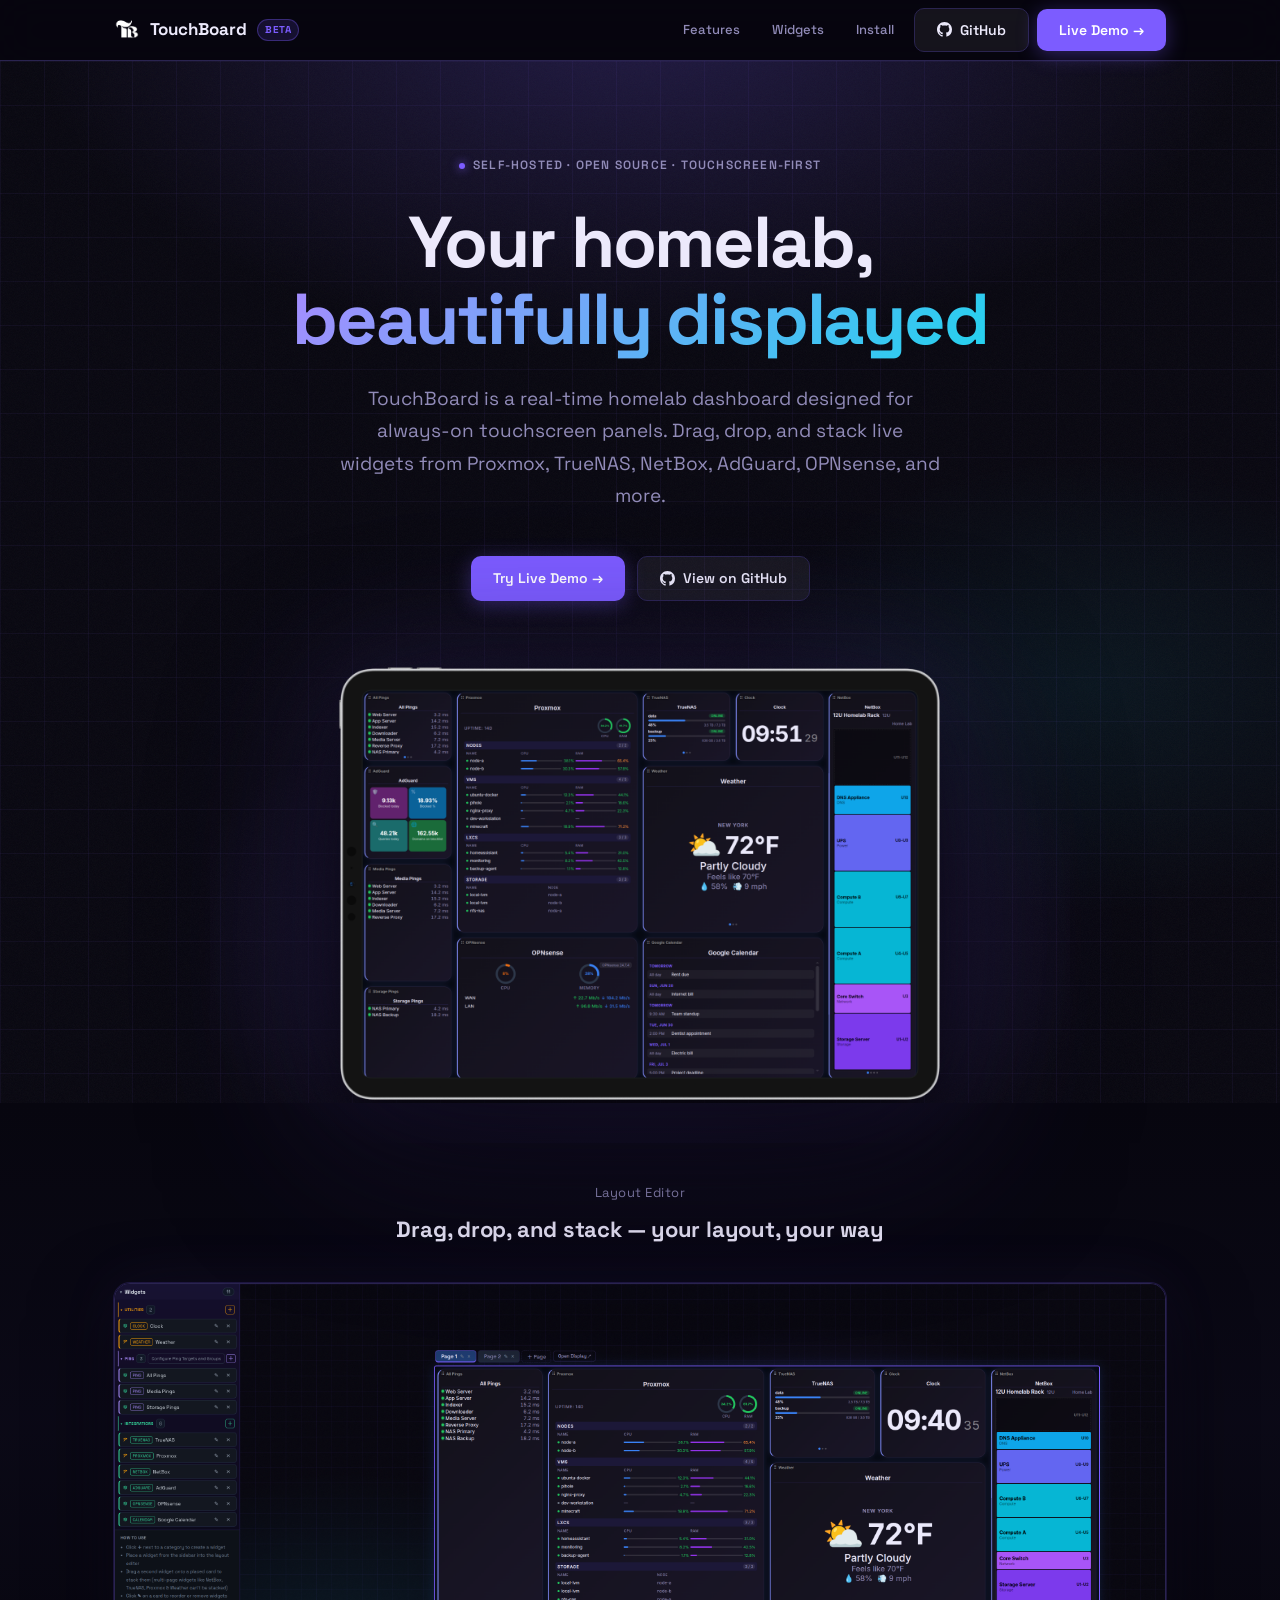
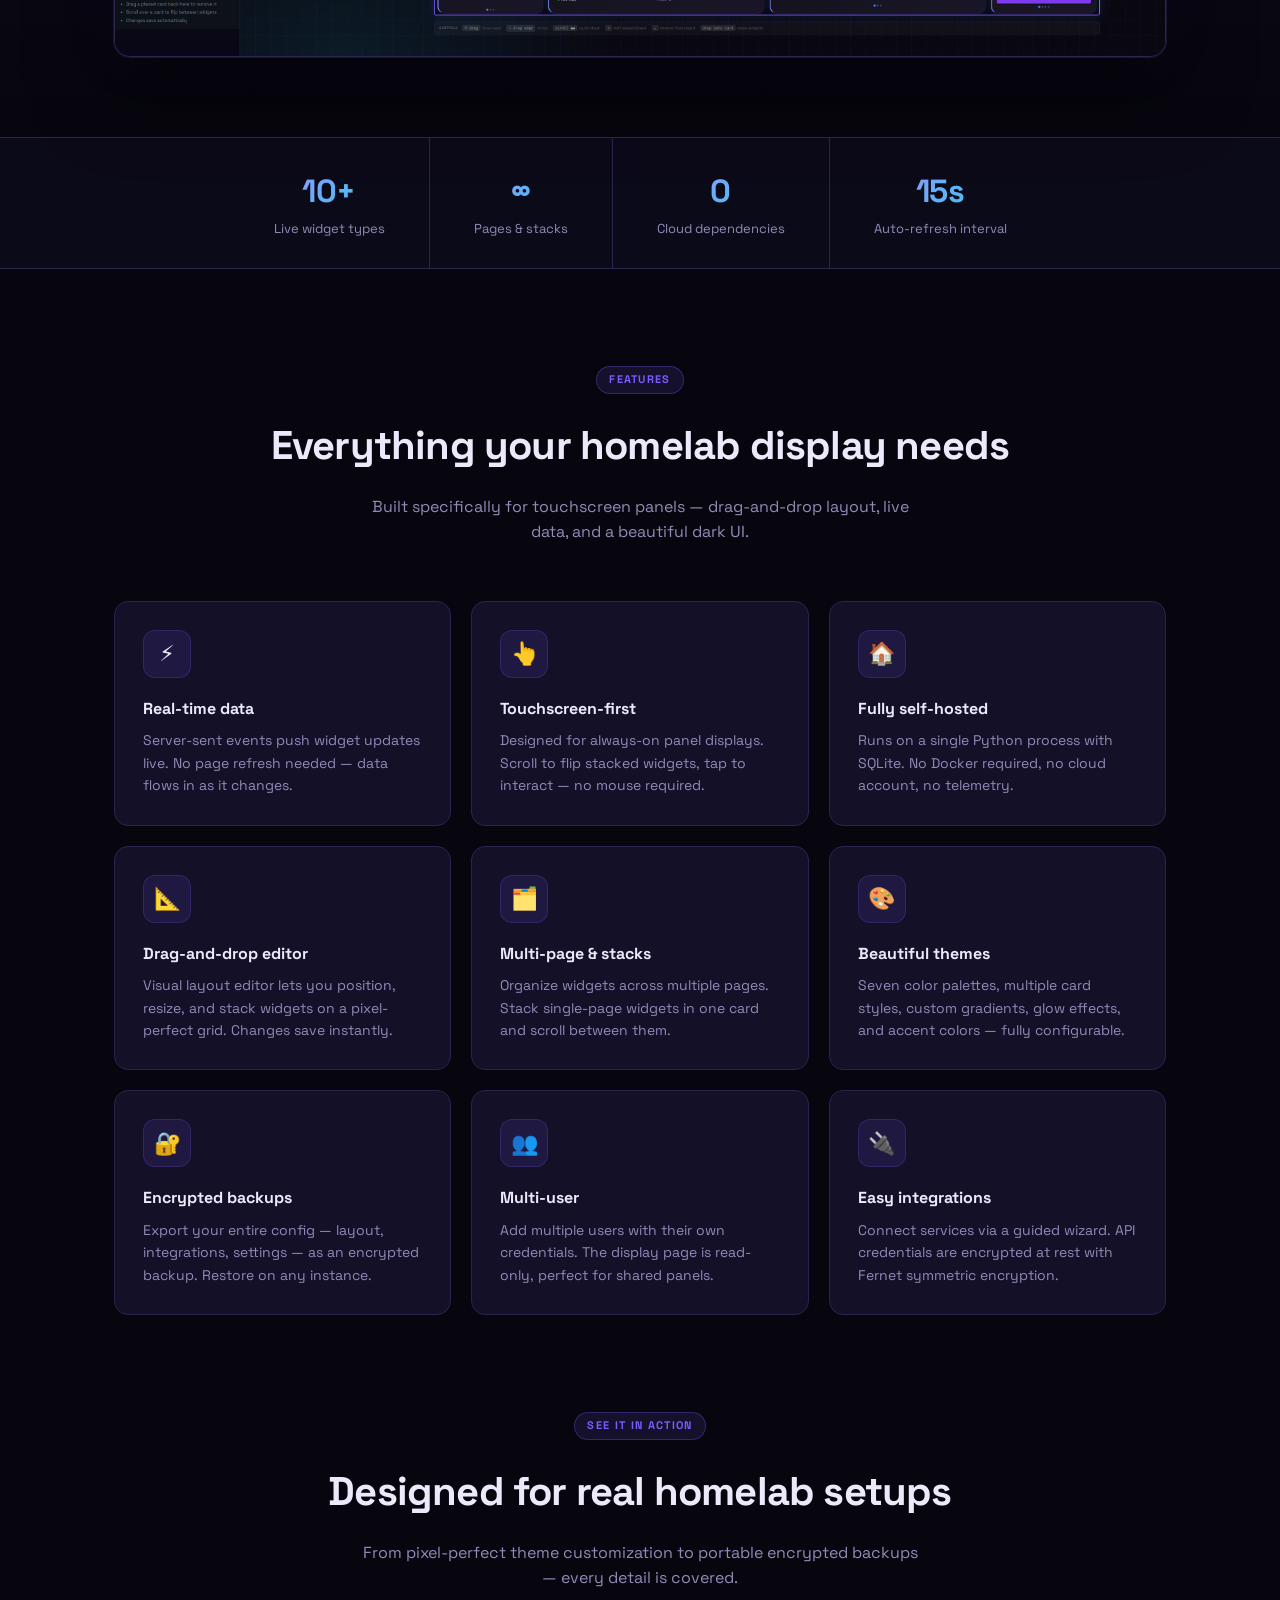
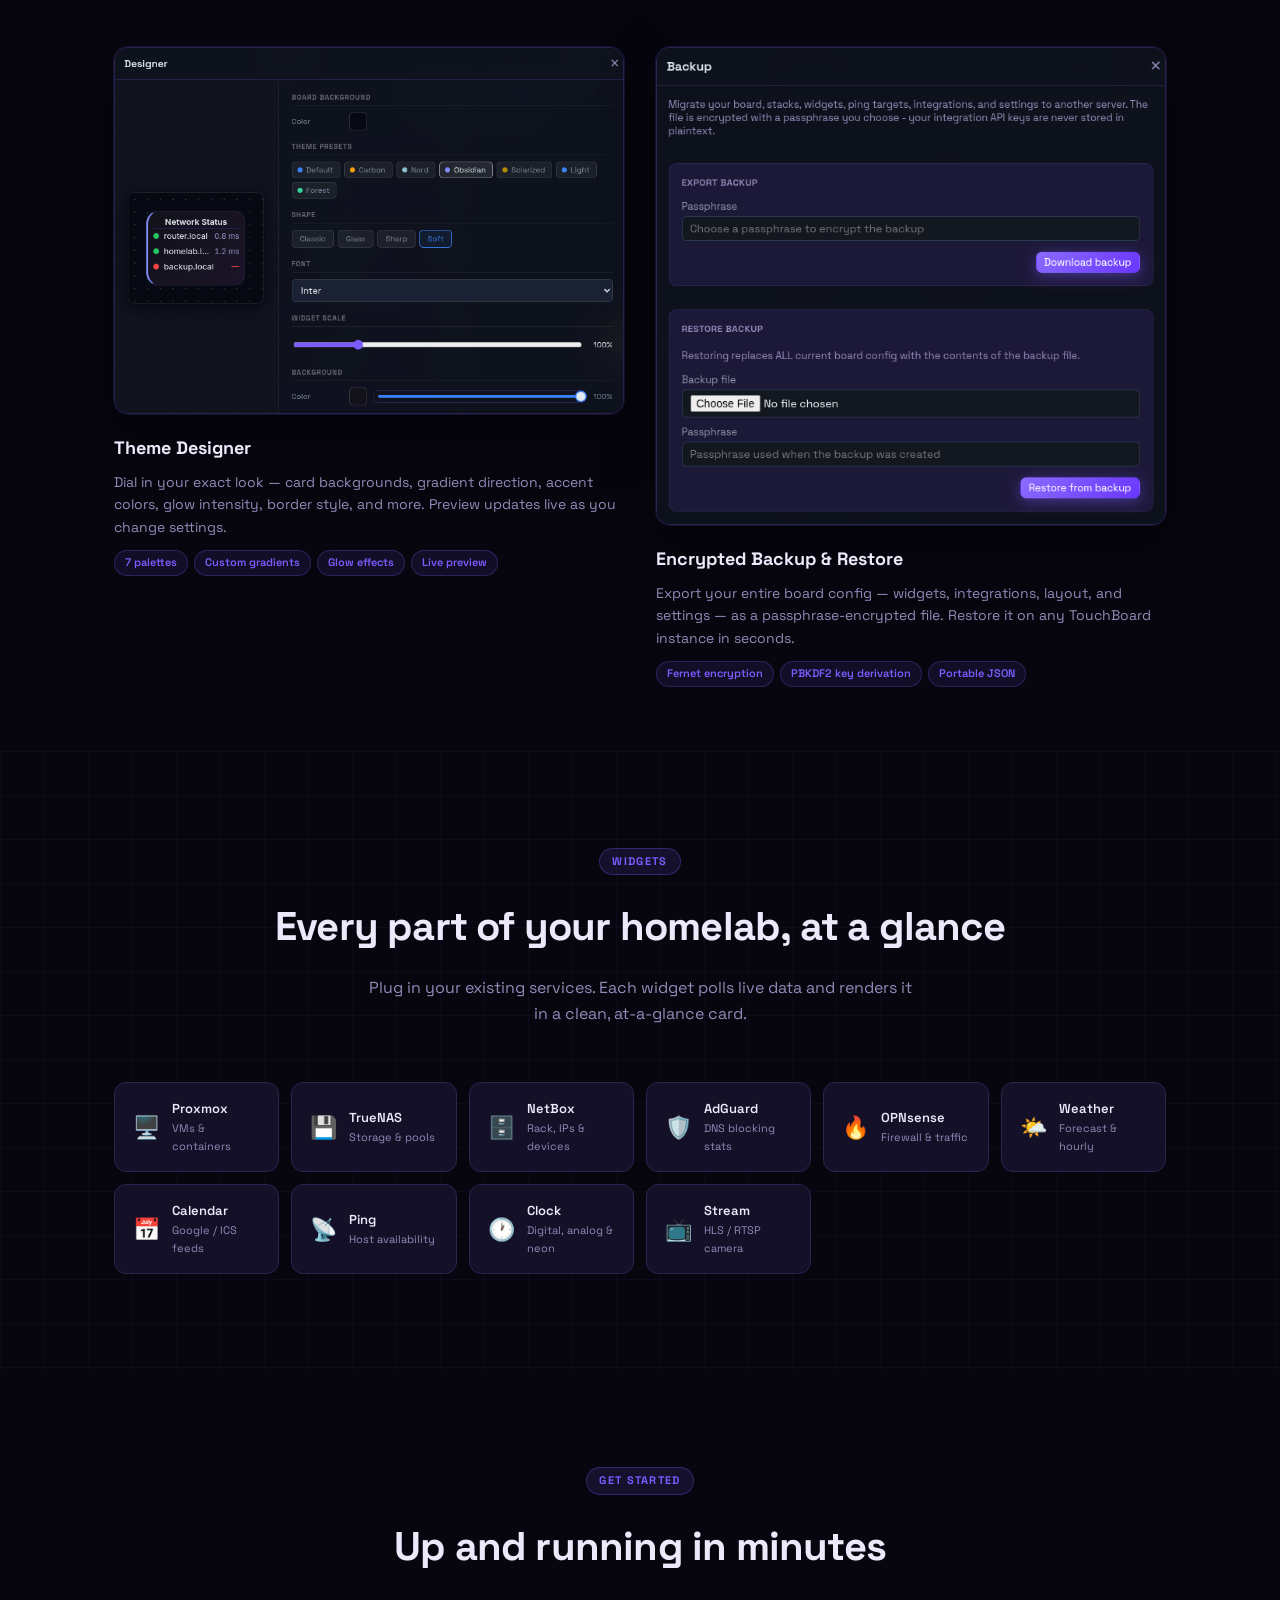
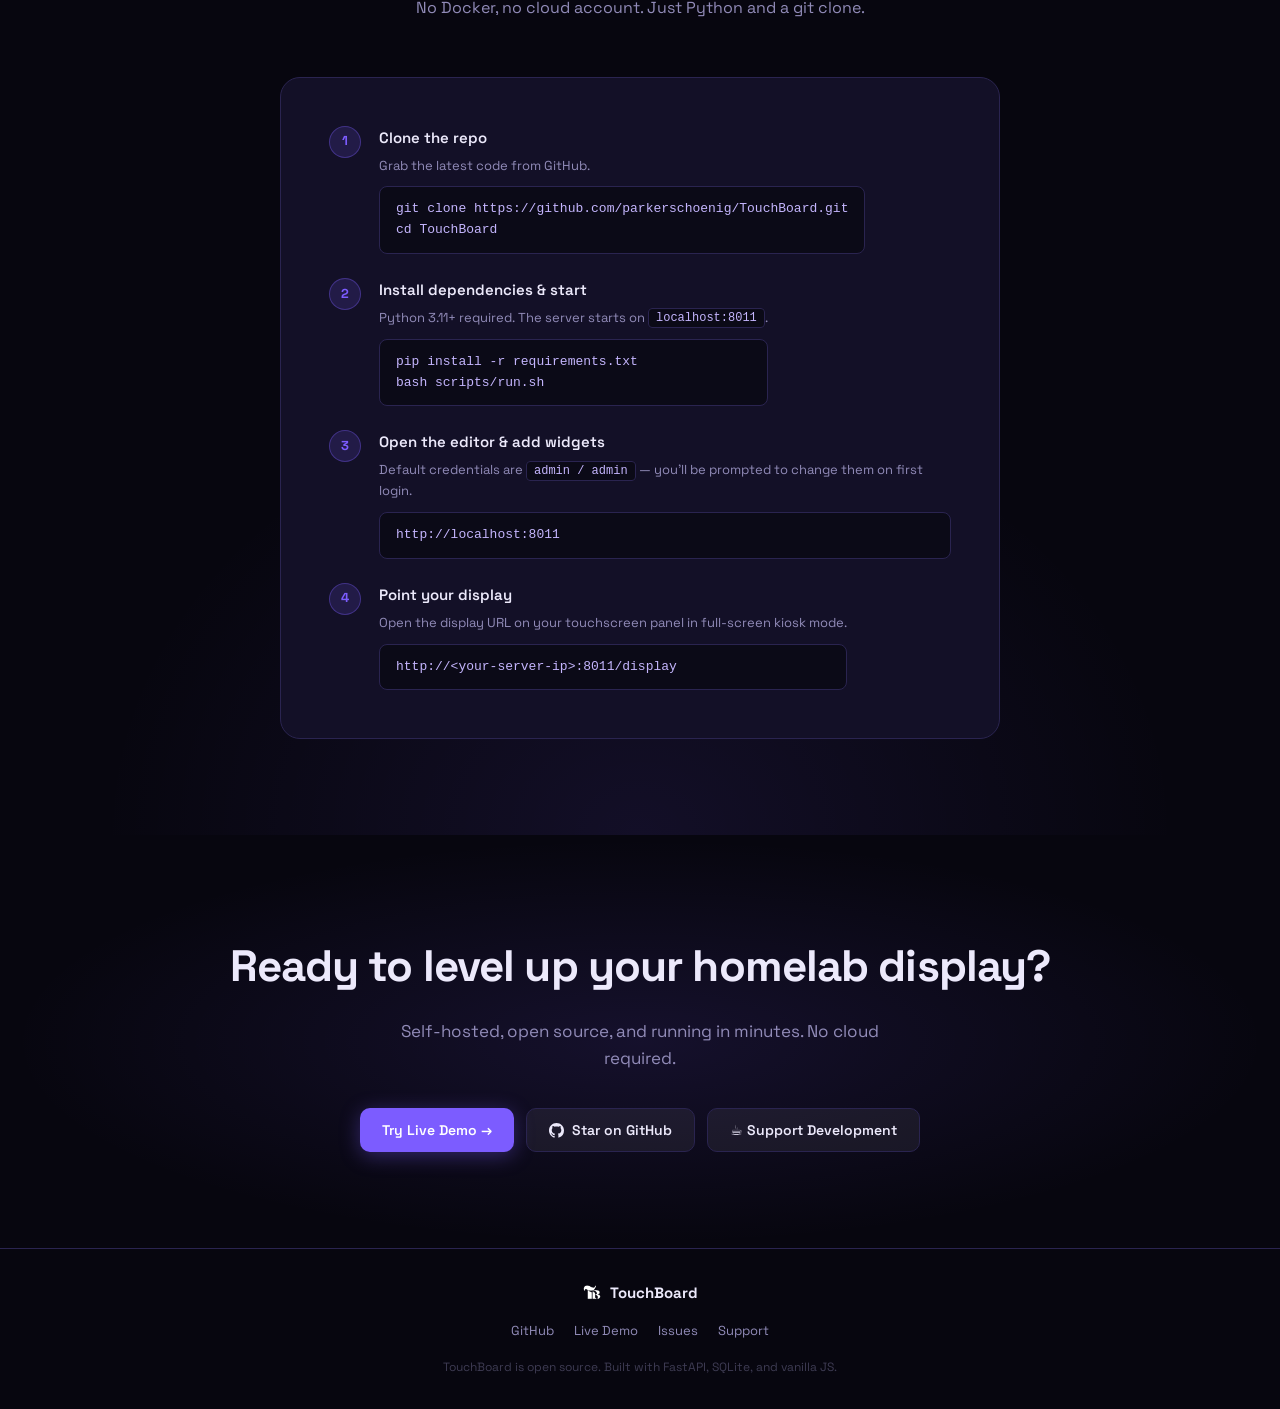
==== commit 15704e30: "Use real logo and updated 3D render on GitHub Pages" ====
--- a/docs/index.html
+++ b/docs/index.html
@@ -8,6 +8,7 @@
   <meta property="og:title" content="TouchBoard — Homelab Dashboard" />
   <meta property="og:description" content="A beautiful, self-hosted homelab dashboard built for touchscreen displays." />
   <meta property="og:image" content="assets/3d_render.png" />
+  <link rel="icon" type="image/png" href="assets/logo.png" />
   <meta property="og:type" content="website" />
   <link rel="preconnect" href="https://fonts.googleapis.com" />
   <link href="https://fonts.googleapis.com/css2?family=Space+Grotesk:wght@400;500;600;700&display=swap" rel="stylesheet" />
@@ -331,13 +332,7 @@
   <div class="container">
     <div class="nav-inner">
       <a href="#" class="nav-logo">
-        <svg width="26" height="26" viewBox="0 0 28 28" fill="none">
-          <rect width="28" height="28" rx="7" fill="rgba(124,92,255,0.2)"/>
-          <rect x="5" y="5" width="8" height="8" rx="2" fill="#7c5cff"/>
-          <rect x="15" y="5" width="8" height="5" rx="2" fill="#7c5cff" opacity=".6"/>
-          <rect x="5" y="15" width="5" height="8" rx="2" fill="#7c5cff" opacity=".5"/>
-          <rect x="12" y="13" width="11" height="10" rx="2" fill="#7c5cff" opacity=".8"/>
-        </svg>
+        <img src="assets/logo.png" alt="TouchBoard" style="width:26px;height:26px;object-fit:contain" />
         TouchBoard
         <span class="nav-logo-beta">BETA</span>
       </a>
@@ -601,13 +596,7 @@
   <div class="container">
     <div class="footer-inner">
       <a href="#" class="footer-logo">
-        <svg width="20" height="20" viewBox="0 0 28 28" fill="none">
-          <rect width="28" height="28" rx="7" fill="rgba(124,92,255,0.2)"/>
-          <rect x="5" y="5" width="8" height="8" rx="2" fill="#7c5cff"/>
-          <rect x="15" y="5" width="8" height="5" rx="2" fill="#7c5cff" opacity=".6"/>
-          <rect x="5" y="15" width="5" height="8" rx="2" fill="#7c5cff" opacity=".5"/>
-          <rect x="12" y="13" width="11" height="10" rx="2" fill="#7c5cff" opacity=".8"/>
-        </svg>
+        <img src="assets/logo.png" alt="TouchBoard" style="width:20px;height:20px;object-fit:contain" />
         TouchBoard
       </a>
       <div class="footer-links">
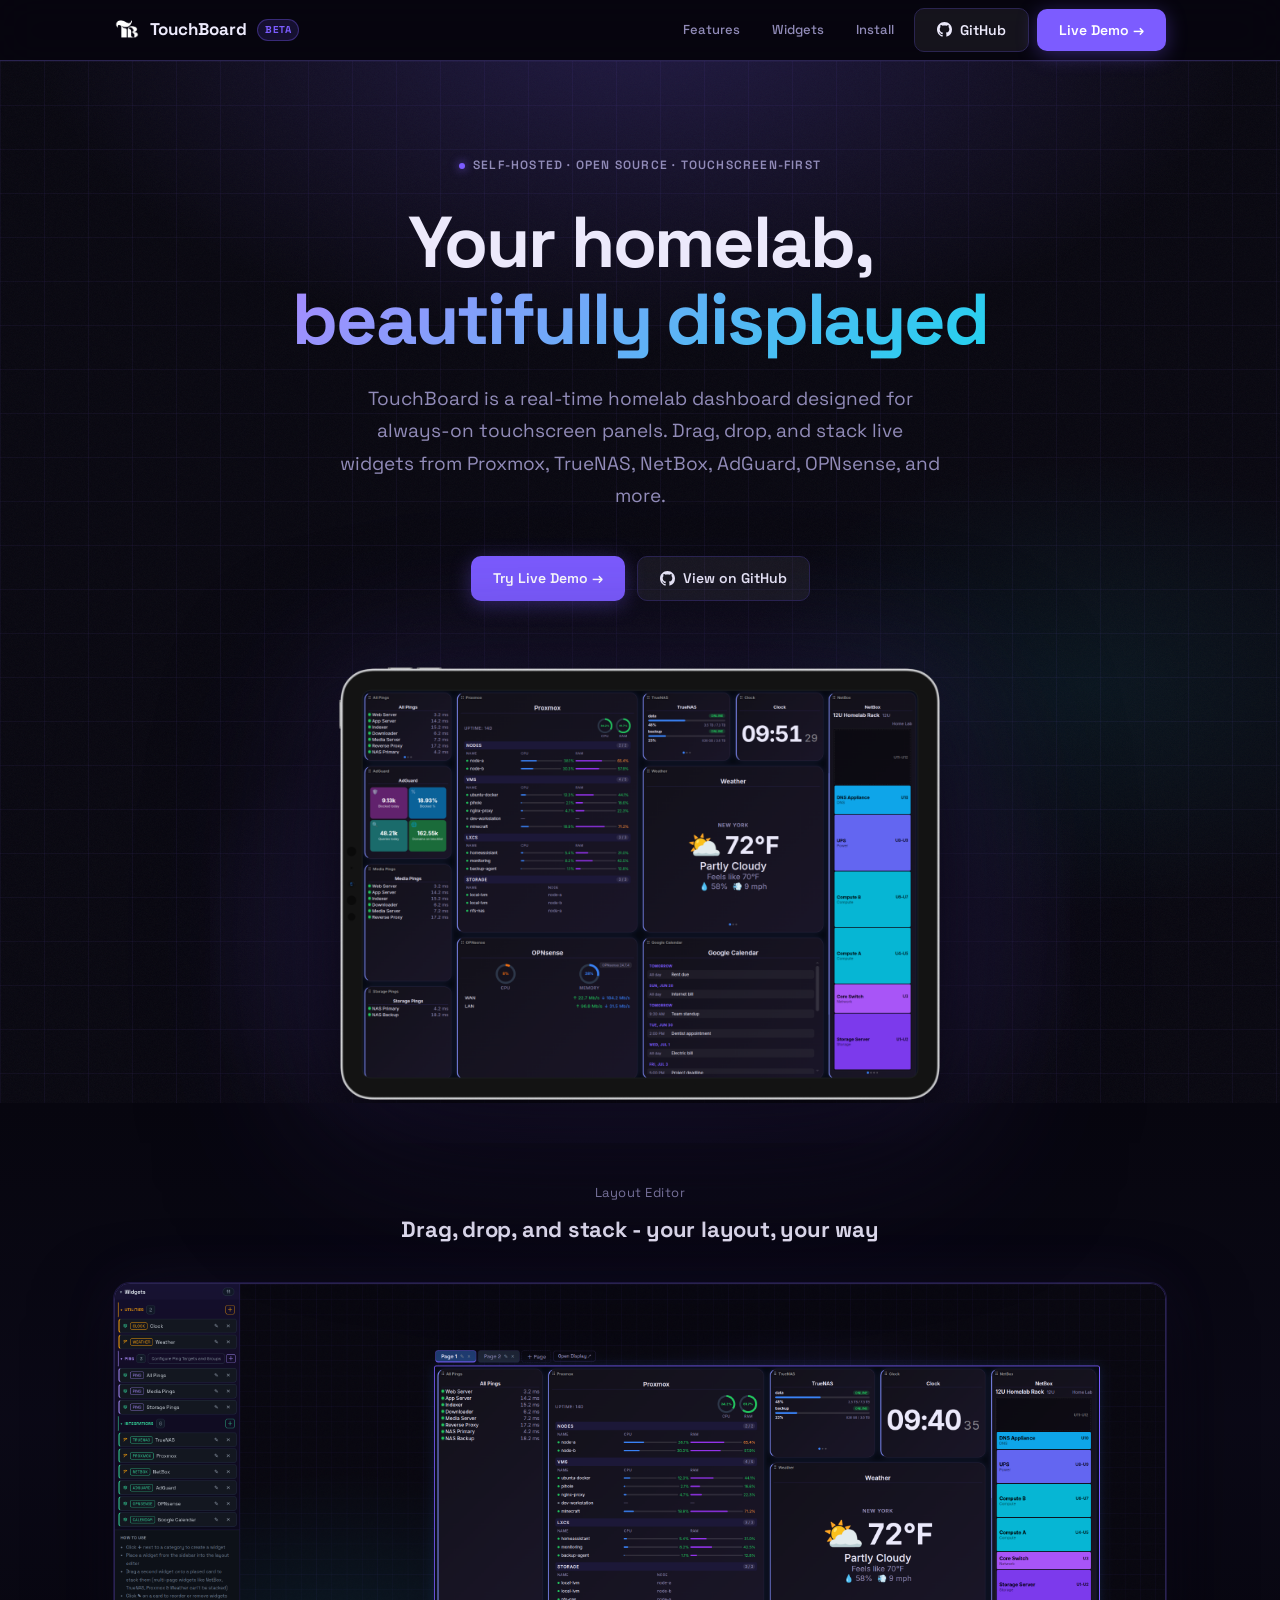
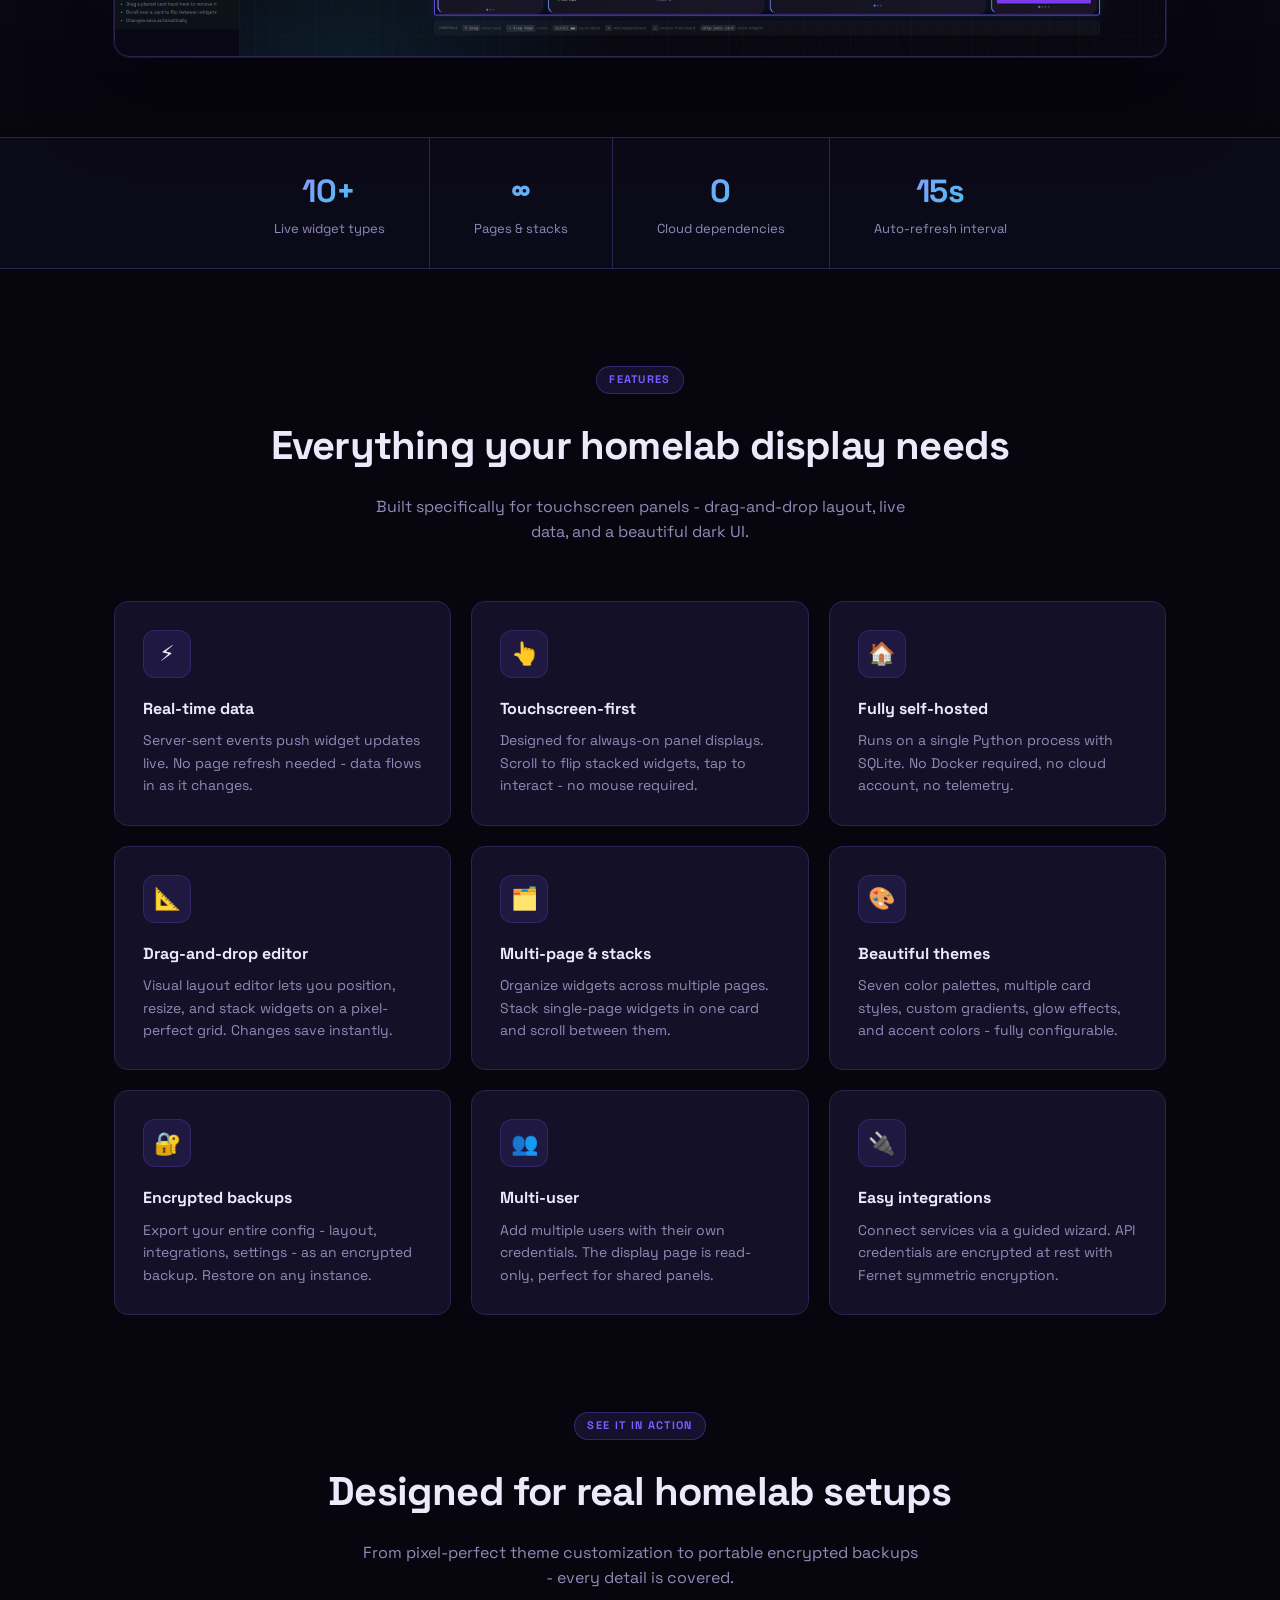
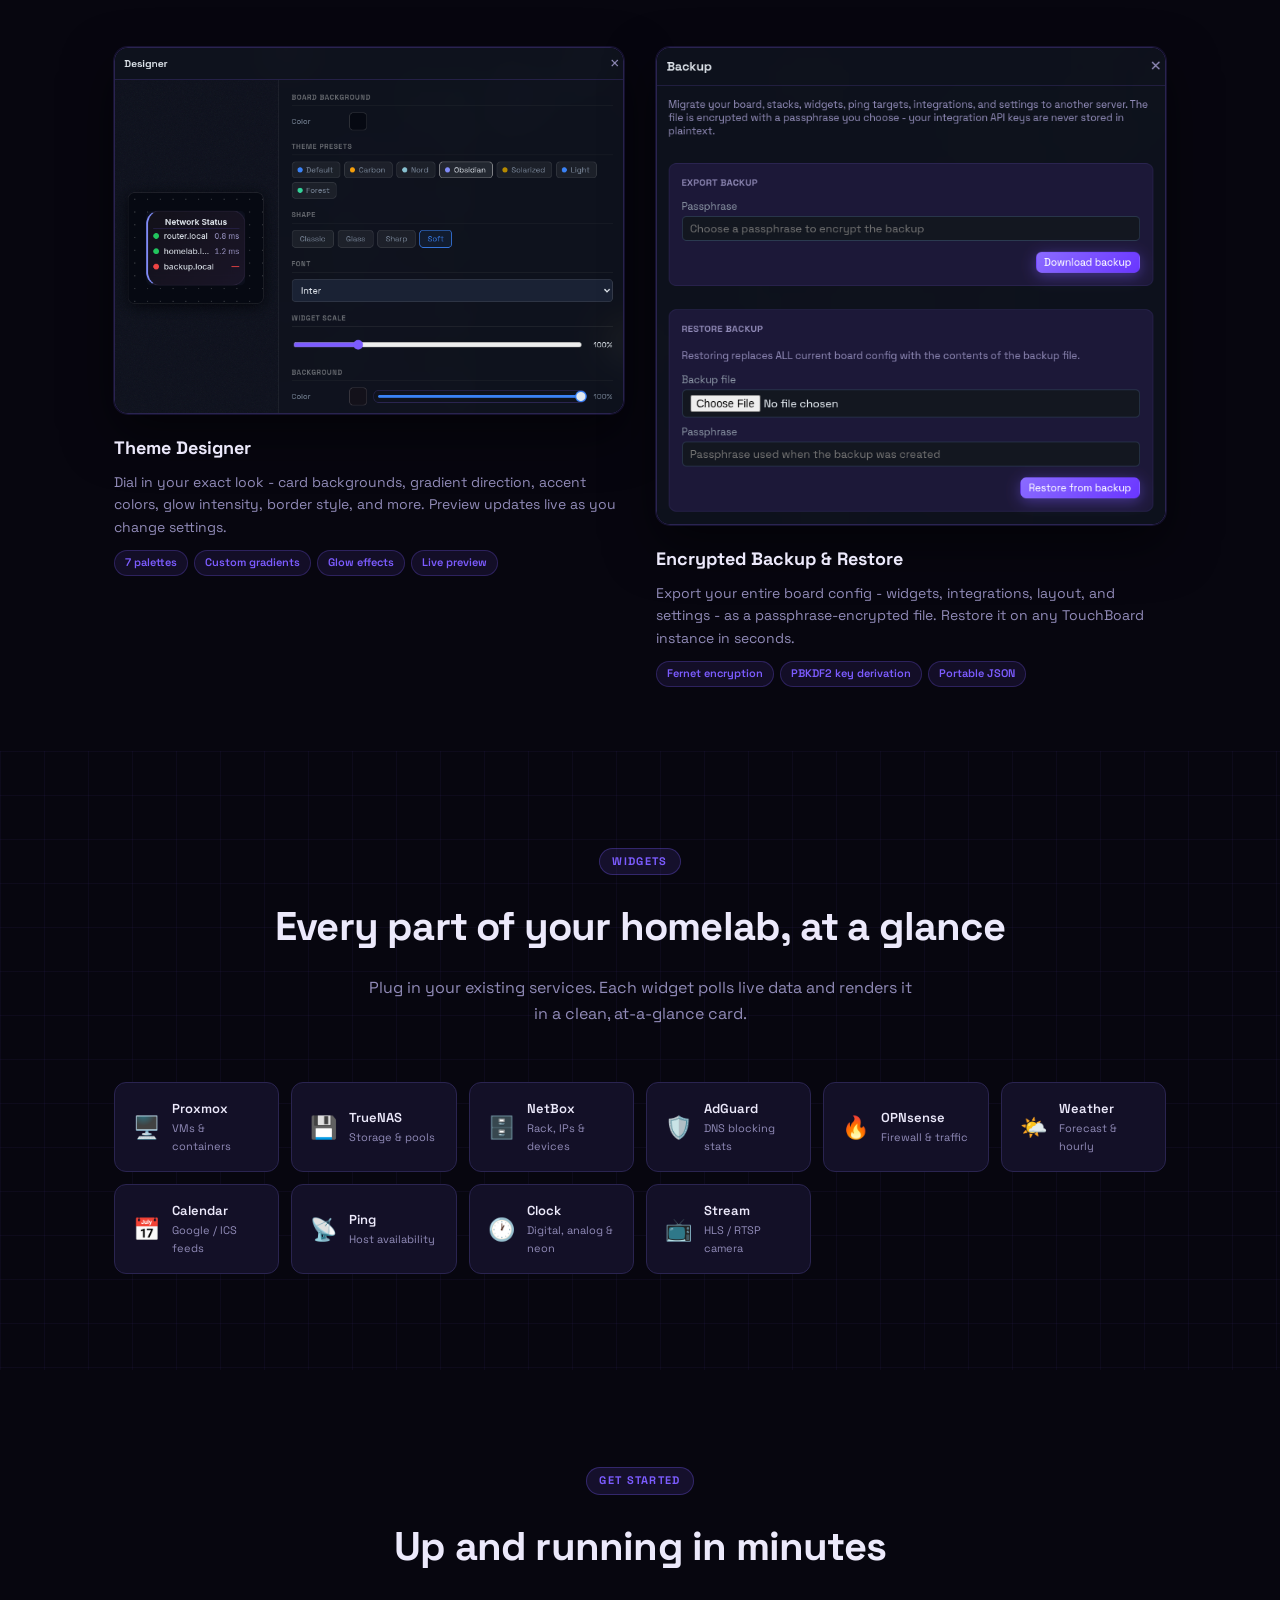
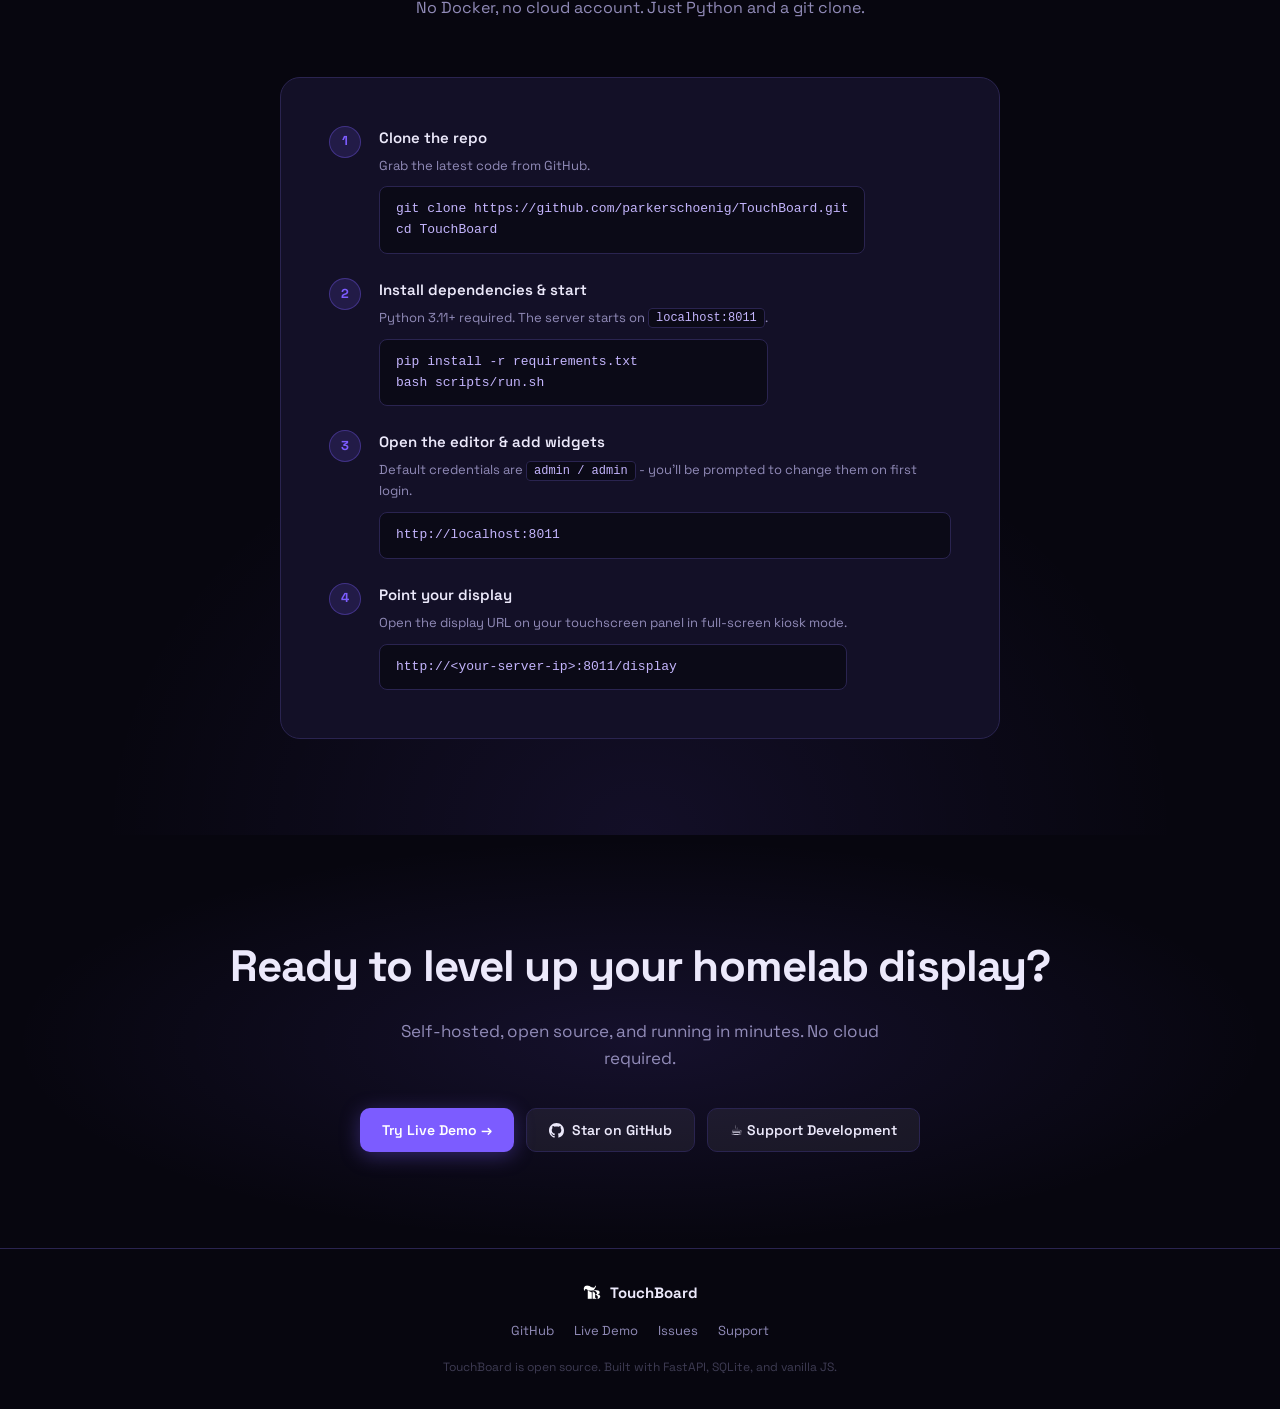
==== commit 530945df: "Replace em-dashes with hyphens on landing page" ====
--- a/docs/index.html
+++ b/docs/index.html
@@ -3,9 +3,9 @@
 <head>
   <meta charset="utf-8" />
   <meta name="viewport" content="width=device-width, initial-scale=1" />
-  <title>TouchBoard — Homelab Dashboard</title>
+  <title>TouchBoard - Homelab Dashboard</title>
   <meta name="description" content="A beautiful, self-hosted homelab dashboard built for touchscreen displays. Real-time widgets for Proxmox, TrueNAS, NetBox, AdGuard, OPNsense, weather, calendar, and more." />
-  <meta property="og:title" content="TouchBoard — Homelab Dashboard" />
+  <meta property="og:title" content="TouchBoard - Homelab Dashboard" />
   <meta property="og:description" content="A beautiful, self-hosted homelab dashboard built for touchscreen displays." />
   <meta property="og:image" content="assets/3d_render.png" />
   <link rel="icon" type="image/png" href="assets/logo.png" />
@@ -385,7 +385,7 @@
   <div class="container">
     <div class="editor-strip-inner">
       <div class="editor-strip-label">Layout Editor</div>
-      <div class="editor-strip-title">Drag, drop, and stack — your layout, your way</div>
+      <div class="editor-strip-title">Drag, drop, and stack - your layout, your way</div>
     </div>
     <div class="screenshot-frame">
       <img src="assets/layout_editor_screenshot.png" alt="TouchBoard layout editor showing widget grid" />
@@ -411,18 +411,18 @@
     <div class="text-center">
       <span class="label">Features</span>
       <h2 class="section-title">Everything your homelab display needs</h2>
-      <p class="section-sub">Built specifically for touchscreen panels — drag-and-drop layout, live data, and a beautiful dark UI.</p>
+      <p class="section-sub">Built specifically for touchscreen panels - drag-and-drop layout, live data, and a beautiful dark UI.</p>
     </div>
     <div class="features-grid">
       <div class="feature-card">
         <div class="feature-icon">⚡</div>
         <div class="feature-title">Real-time data</div>
-        <div class="feature-desc">Server-sent events push widget updates live. No page refresh needed — data flows in as it changes.</div>
+        <div class="feature-desc">Server-sent events push widget updates live. No page refresh needed - data flows in as it changes.</div>
       </div>
       <div class="feature-card">
         <div class="feature-icon">👆</div>
         <div class="feature-title">Touchscreen-first</div>
-        <div class="feature-desc">Designed for always-on panel displays. Scroll to flip stacked widgets, tap to interact — no mouse required.</div>
+        <div class="feature-desc">Designed for always-on panel displays. Scroll to flip stacked widgets, tap to interact - no mouse required.</div>
       </div>
       <div class="feature-card">
         <div class="feature-icon">🏠</div>
@@ -442,12 +442,12 @@
       <div class="feature-card">
         <div class="feature-icon">🎨</div>
         <div class="feature-title">Beautiful themes</div>
-        <div class="feature-desc">Seven color palettes, multiple card styles, custom gradients, glow effects, and accent colors — fully configurable.</div>
+        <div class="feature-desc">Seven color palettes, multiple card styles, custom gradients, glow effects, and accent colors - fully configurable.</div>
       </div>
       <div class="feature-card">
         <div class="feature-icon">🔐</div>
         <div class="feature-title">Encrypted backups</div>
-        <div class="feature-desc">Export your entire config — layout, integrations, settings — as an encrypted backup. Restore on any instance.</div>
+        <div class="feature-desc">Export your entire config - layout, integrations, settings - as an encrypted backup. Restore on any instance.</div>
       </div>
       <div class="feature-card">
         <div class="feature-icon">👥</div>
@@ -469,7 +469,7 @@
     <div class="text-center" style="margin-bottom:48px">
       <span class="label">See it in action</span>
       <h2 class="section-title">Designed for real homelab setups</h2>
-      <p class="section-sub">From pixel-perfect theme customization to portable encrypted backups — every detail is covered.</p>
+      <p class="section-sub">From pixel-perfect theme customization to portable encrypted backups - every detail is covered.</p>
     </div>
     <div class="in-action-grid">
       <div class="in-action-item">
@@ -477,7 +477,7 @@
           <img src="assets/designer_screenshot.png" alt="TouchBoard theme designer panel" />
         </div>
         <div class="in-action-title">Theme Designer</div>
-        <div class="in-action-desc">Dial in your exact look — card backgrounds, gradient direction, accent colors, glow intensity, border style, and more. Preview updates live as you change settings.</div>
+        <div class="in-action-desc">Dial in your exact look - card backgrounds, gradient direction, accent colors, glow intensity, border style, and more. Preview updates live as you change settings.</div>
         <div class="in-action-chips">
           <span class="in-action-chip">7 palettes</span>
           <span class="in-action-chip">Custom gradients</span>
@@ -490,7 +490,7 @@
           <img src="assets/backup_restore_config_screenshot.png" alt="TouchBoard backup and restore settings" />
         </div>
         <div class="in-action-title">Encrypted Backup &amp; Restore</div>
-        <div class="in-action-desc">Export your entire board config — widgets, integrations, layout, and settings — as a passphrase-encrypted file. Restore it on any TouchBoard instance in seconds.</div>
+        <div class="in-action-desc">Export your entire board config - widgets, integrations, layout, and settings - as a passphrase-encrypted file. Restore it on any TouchBoard instance in seconds.</div>
         <div class="in-action-chips">
           <span class="in-action-chip">Fernet encryption</span>
           <span class="in-action-chip">PBKDF2 key derivation</span>
@@ -556,7 +556,7 @@
           <div class="step-num">3</div>
           <div class="step-body">
             <div class="step-title">Open the editor &amp; add widgets</div>
-            <div class="step-desc">Default credentials are <code class="inline">admin / admin</code> — you'll be prompted to change them on first login.</div>
+            <div class="step-desc">Default credentials are <code class="inline">admin / admin</code> - you'll be prompted to change them on first login.</div>
             <code class="code-block">http://localhost:8011</code>
           </div>
         </div>
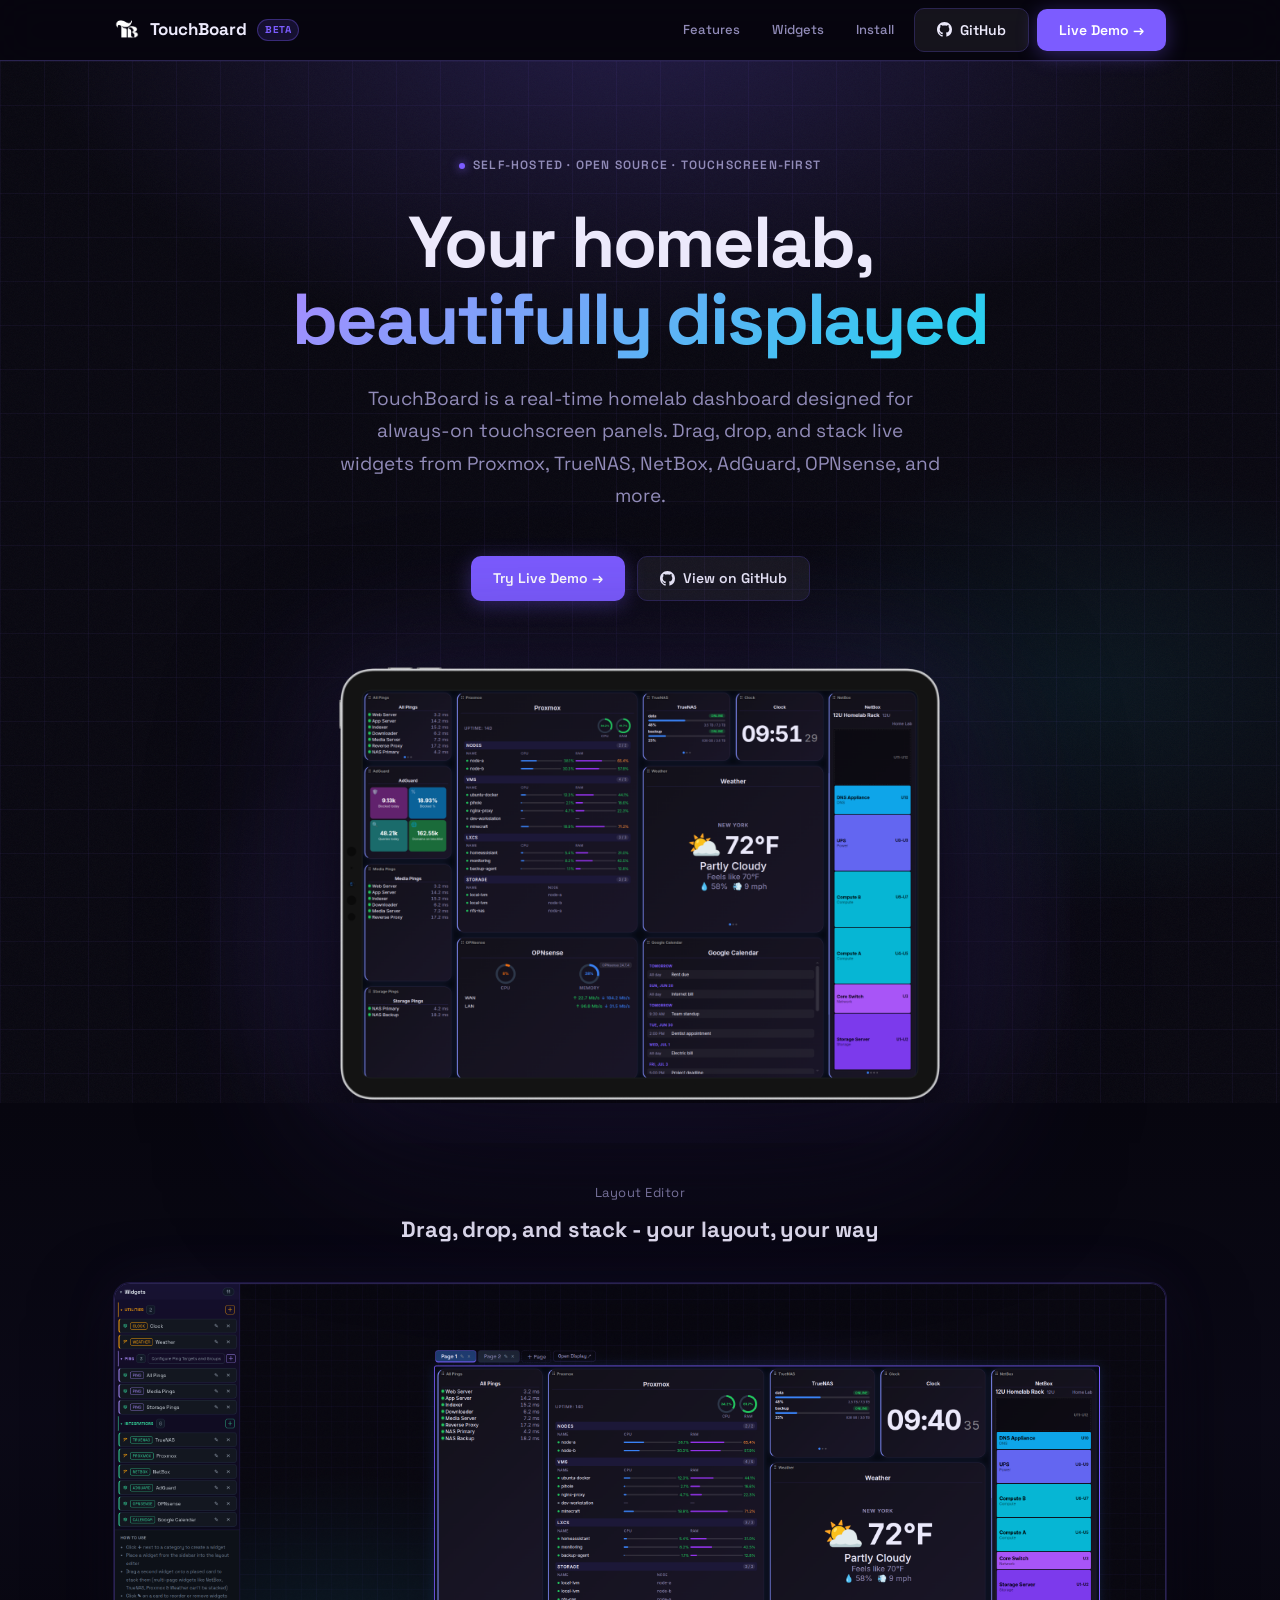
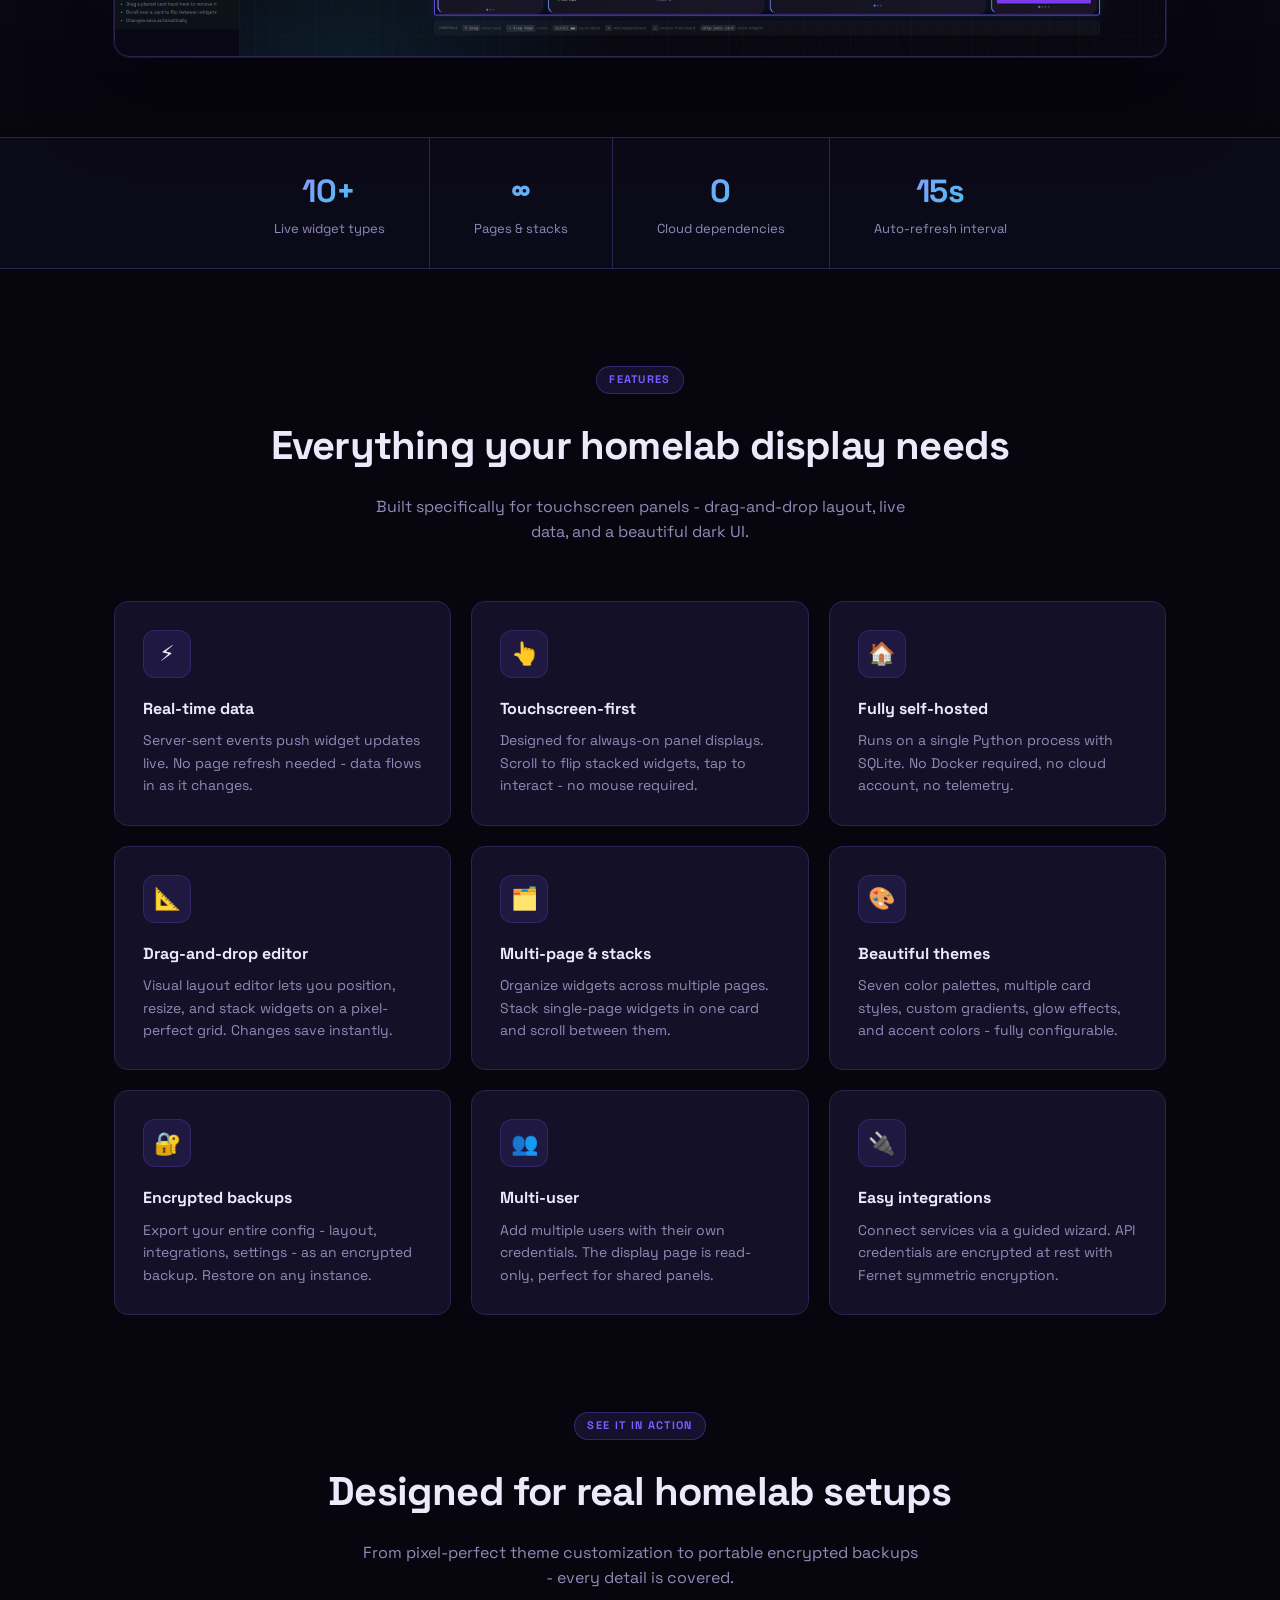
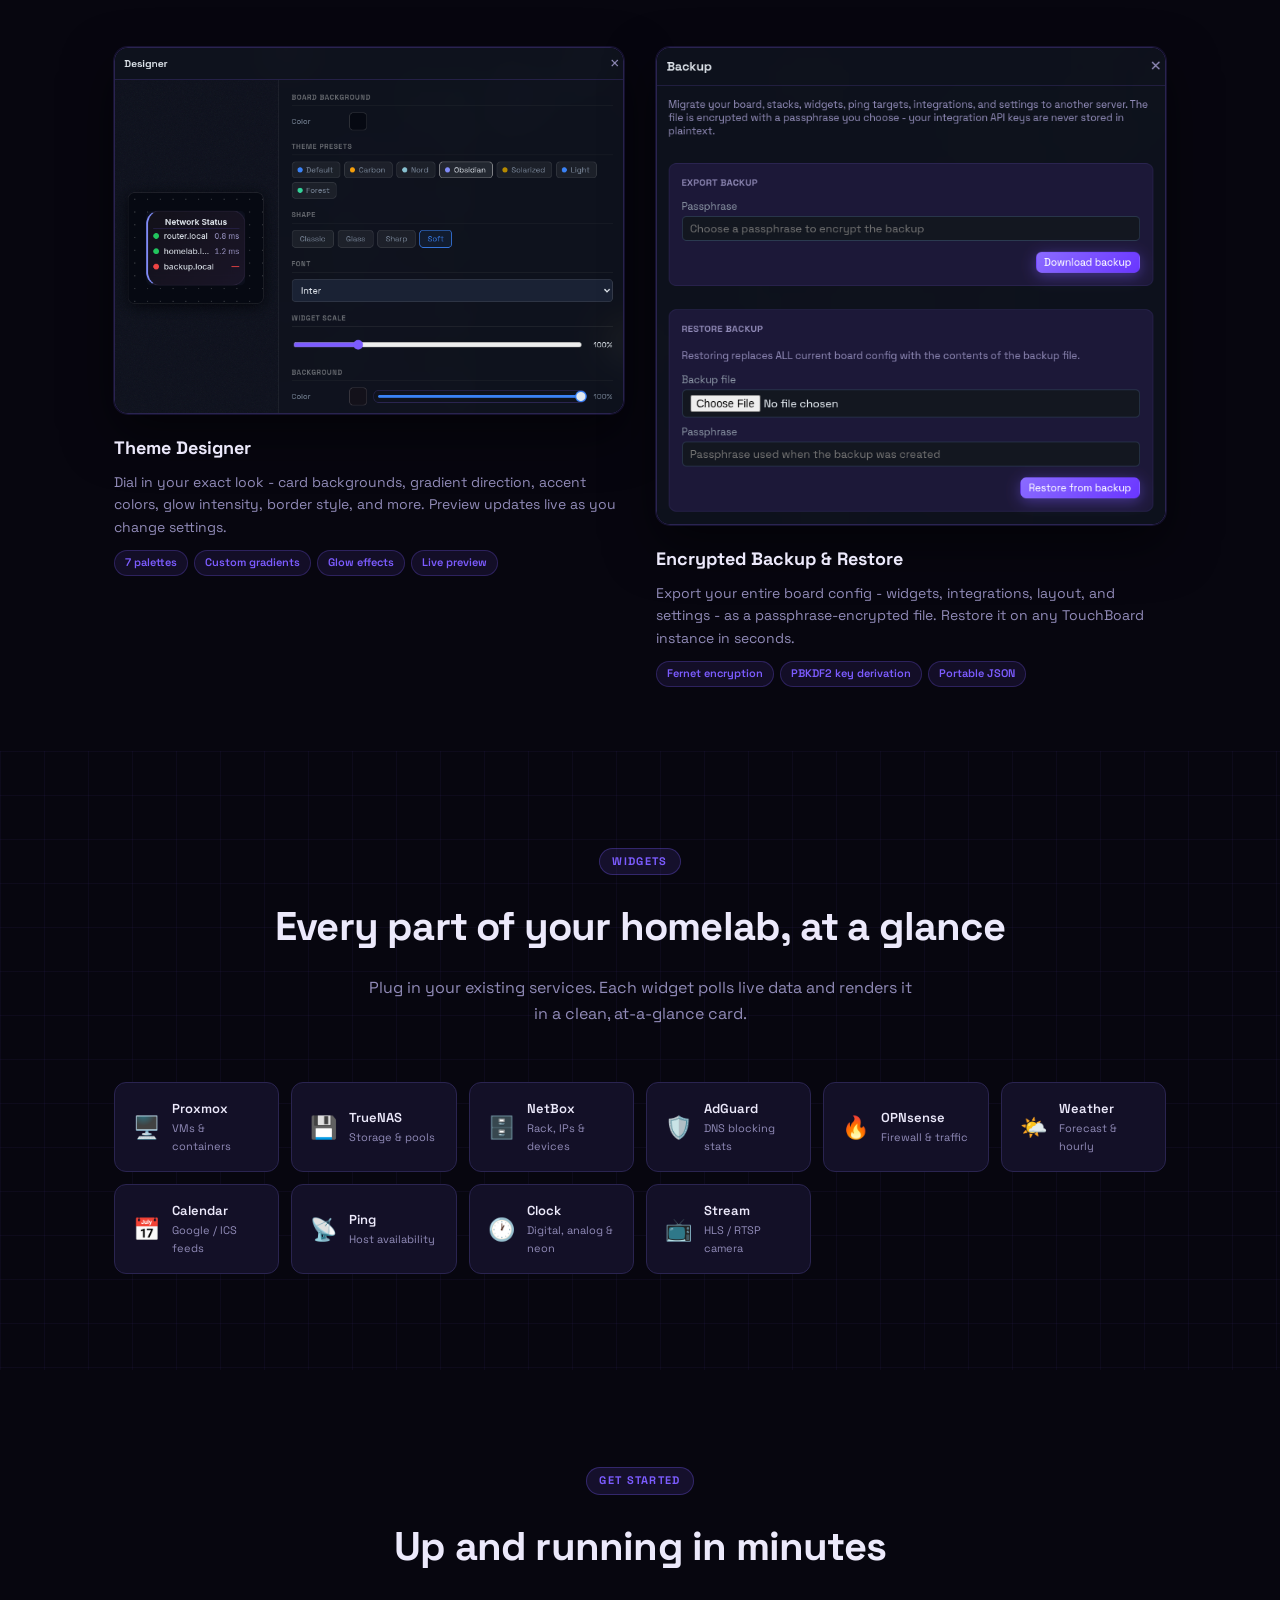
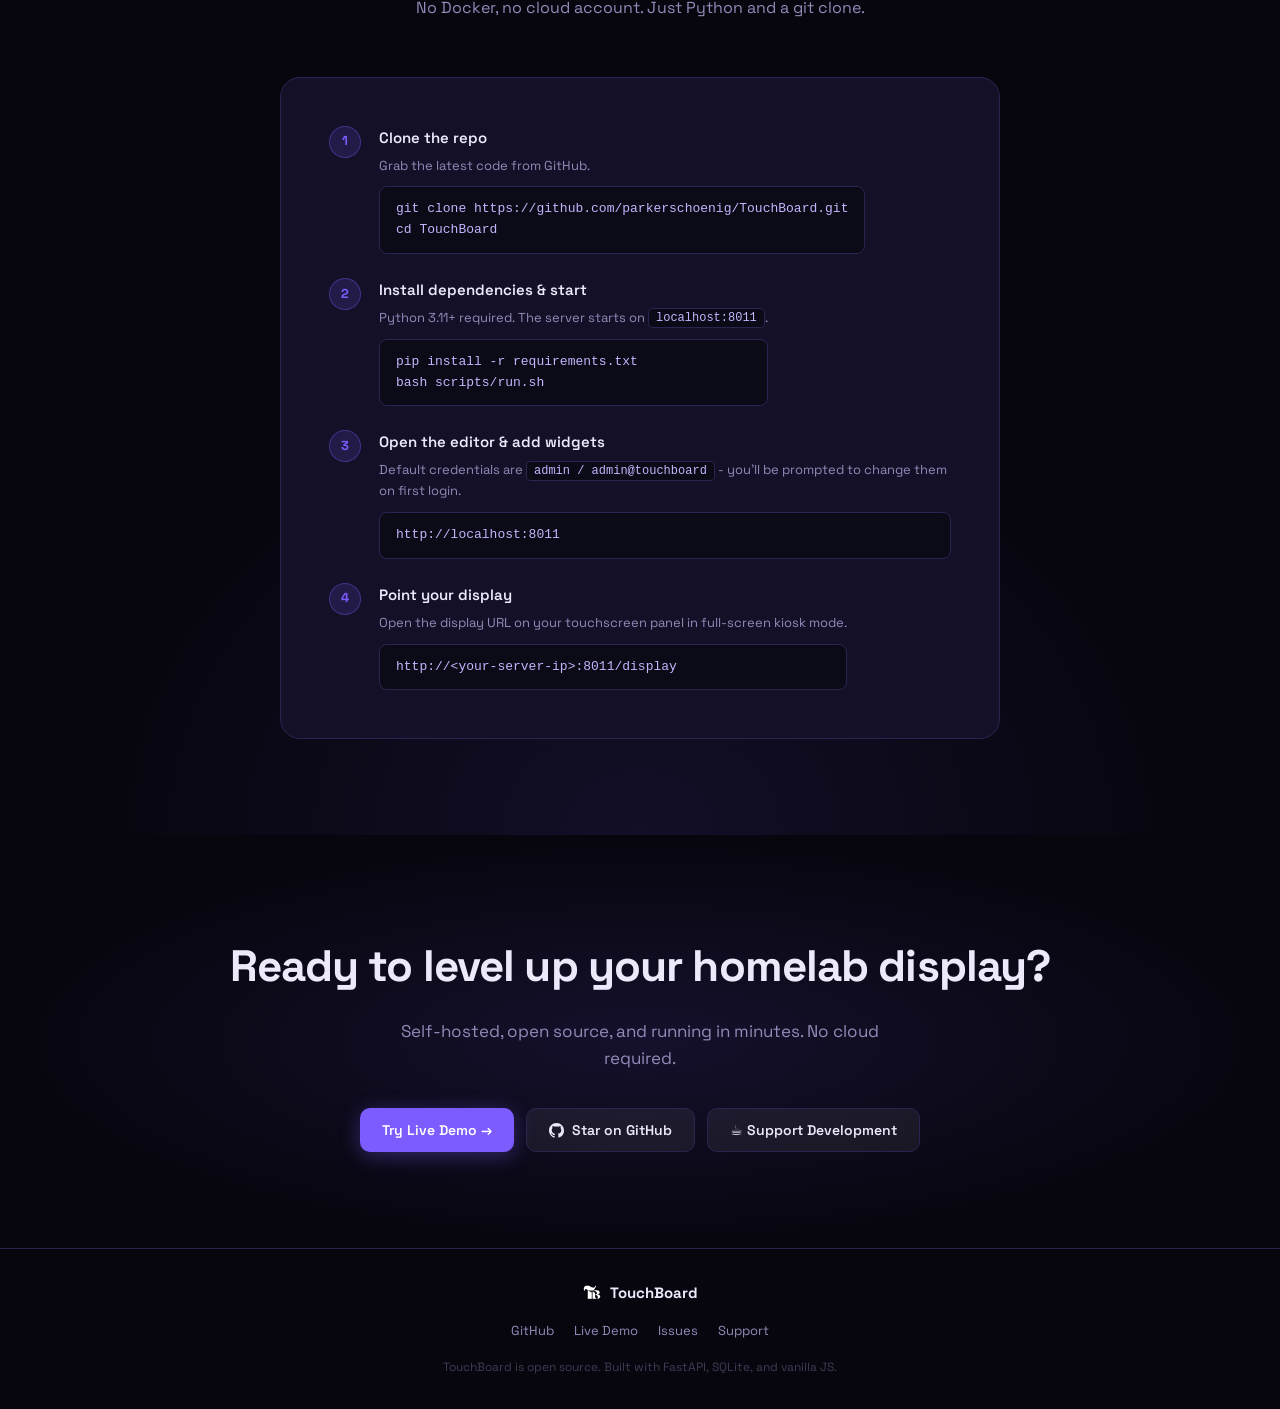
==== commit 227e44bf: "Fix default credentials in landing page docs" ====
--- a/docs/index.html
+++ b/docs/index.html
@@ -556,7 +556,7 @@
           <div class="step-num">3</div>
           <div class="step-body">
             <div class="step-title">Open the editor &amp; add widgets</div>
-            <div class="step-desc">Default credentials are <code class="inline">admin / admin</code> - you'll be prompted to change them on first login.</div>
+            <div class="step-desc">Default credentials are <code class="inline">admin / admin@touchboard</code> - you'll be prompted to change them on first login.</div>
             <code class="code-block">http://localhost:8011</code>
           </div>
         </div>
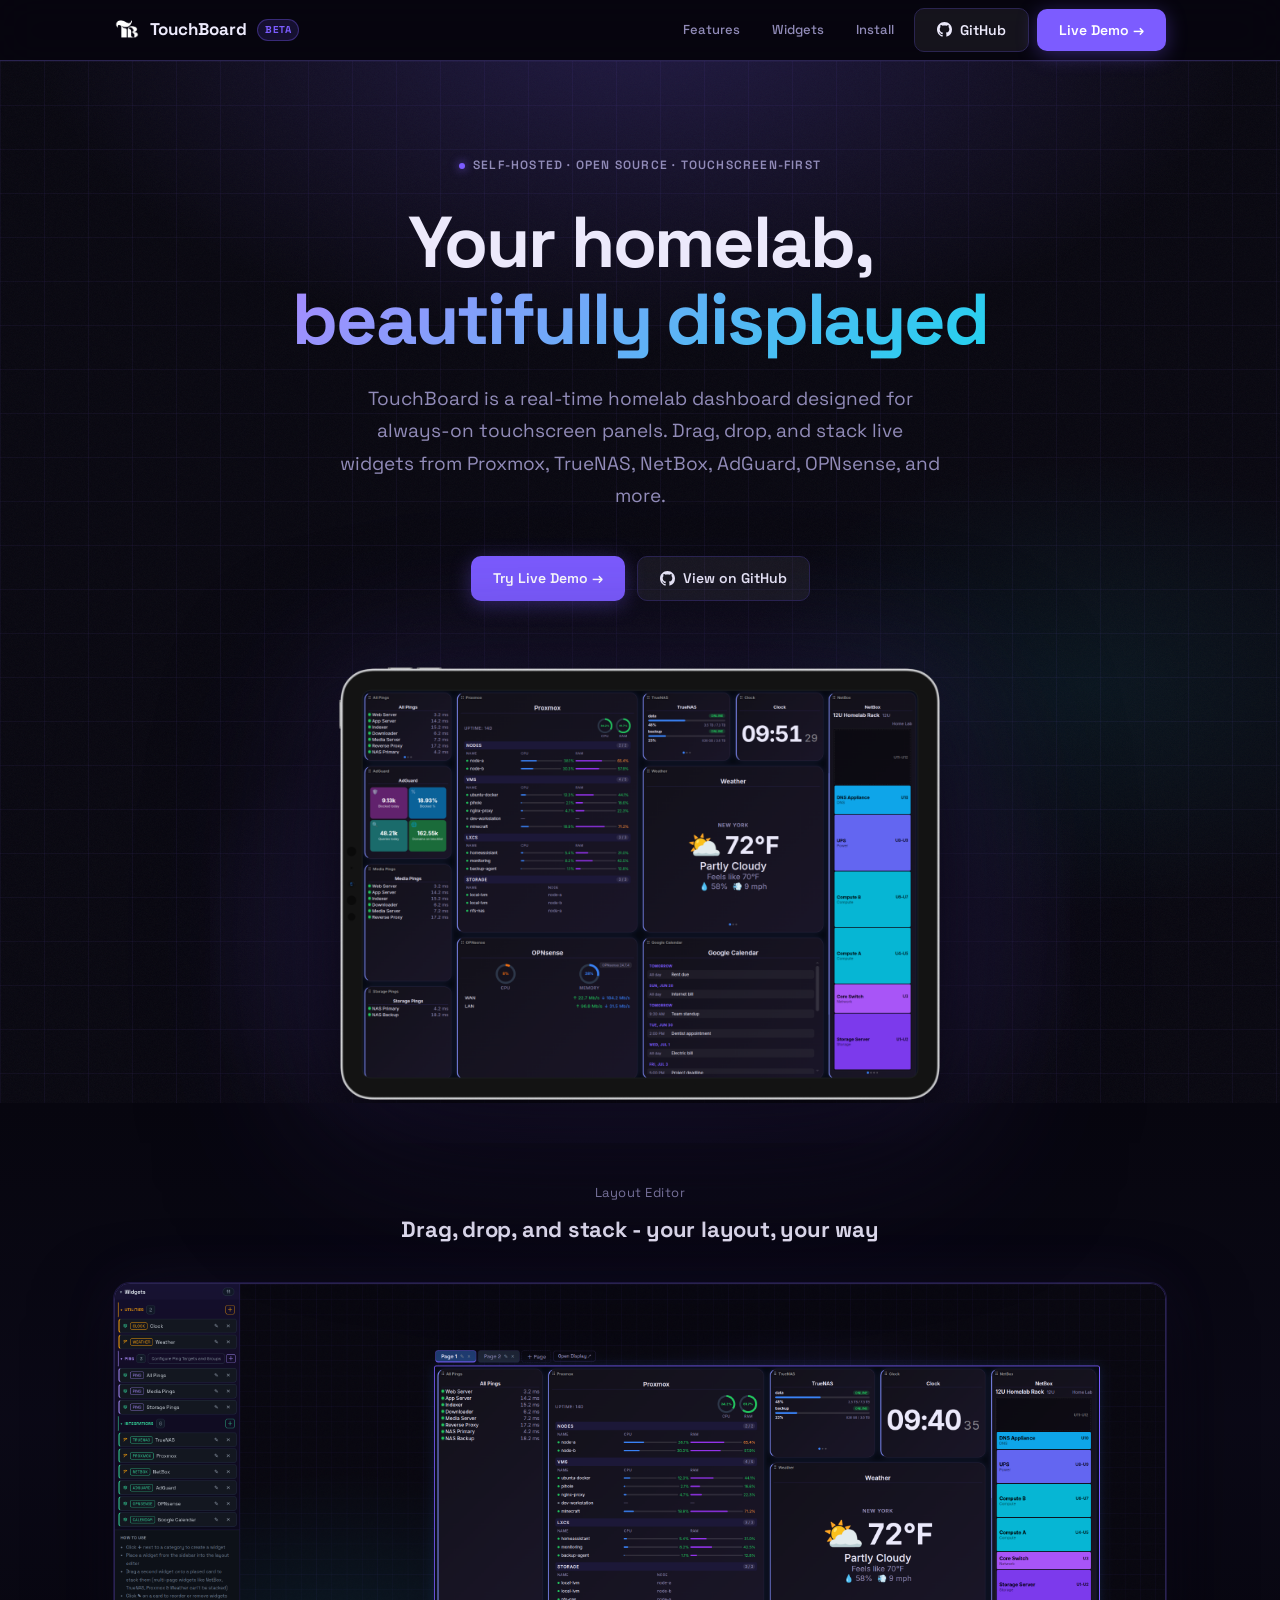
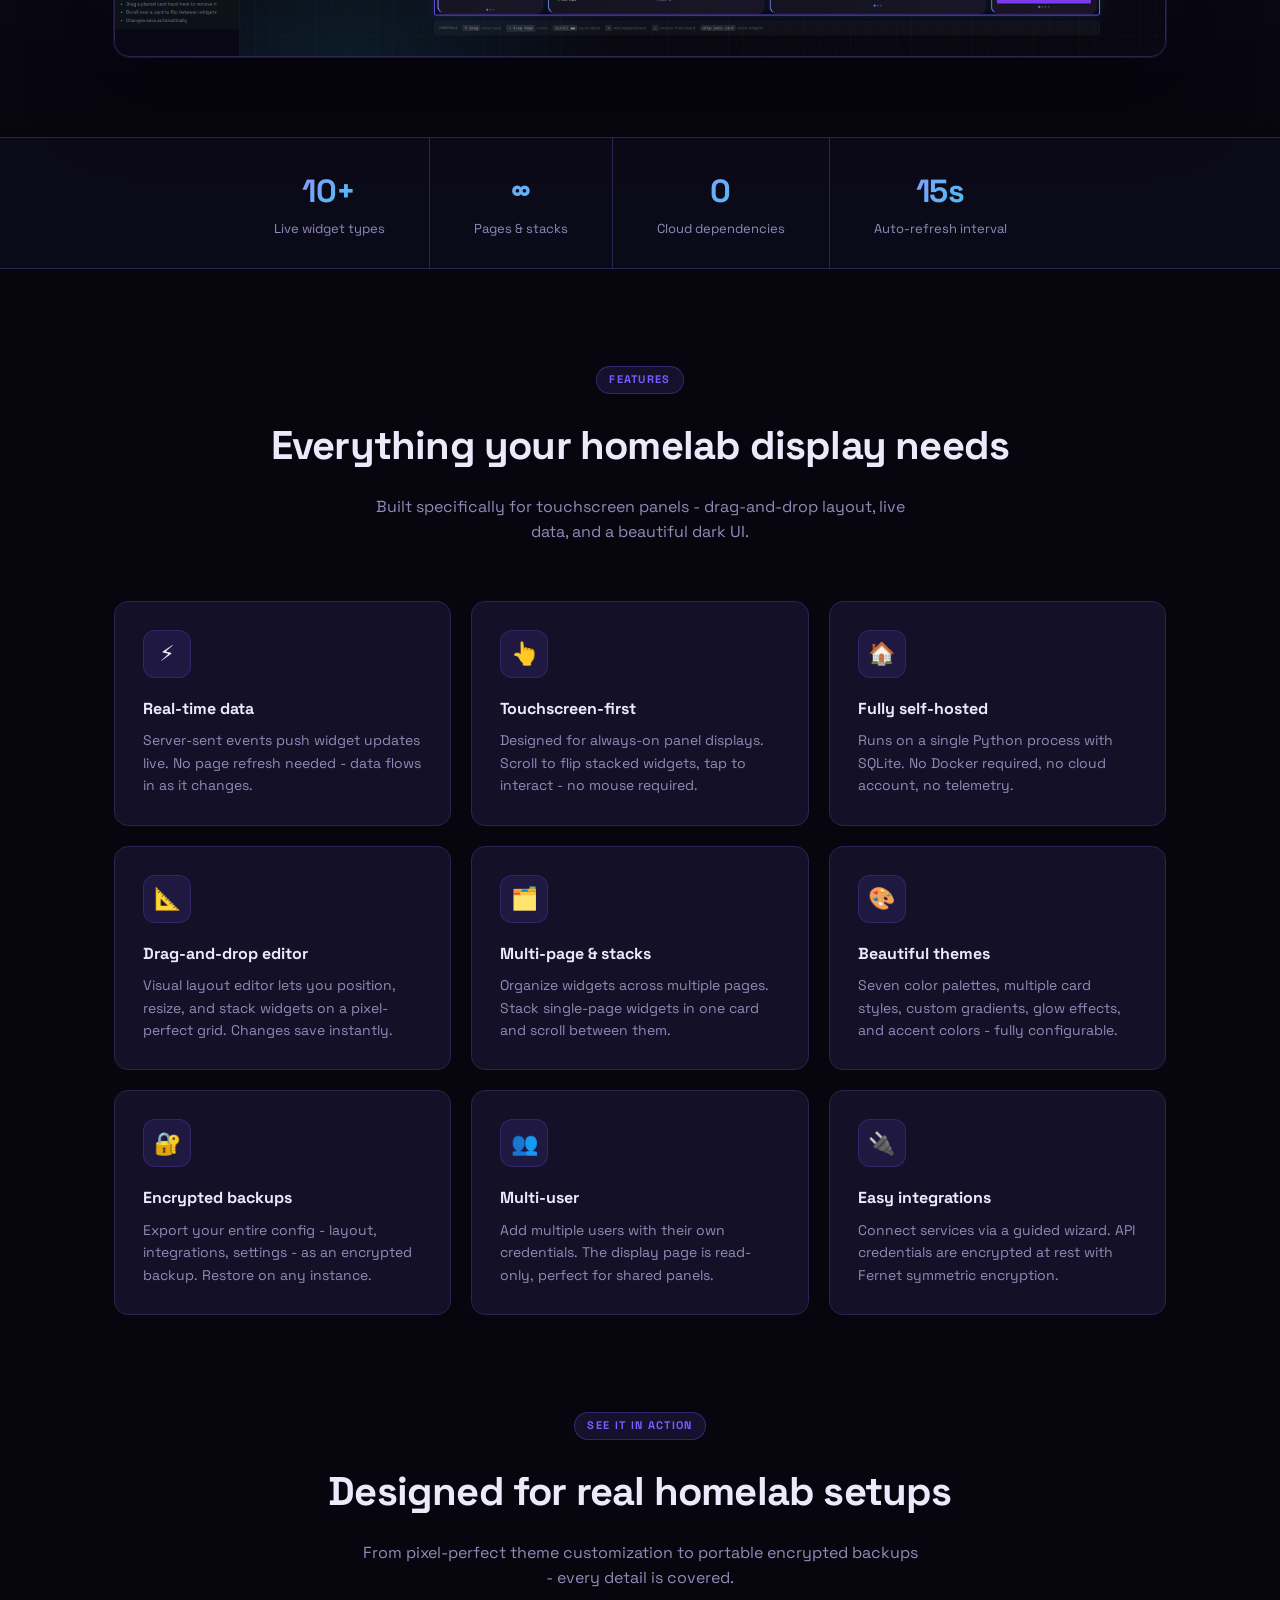
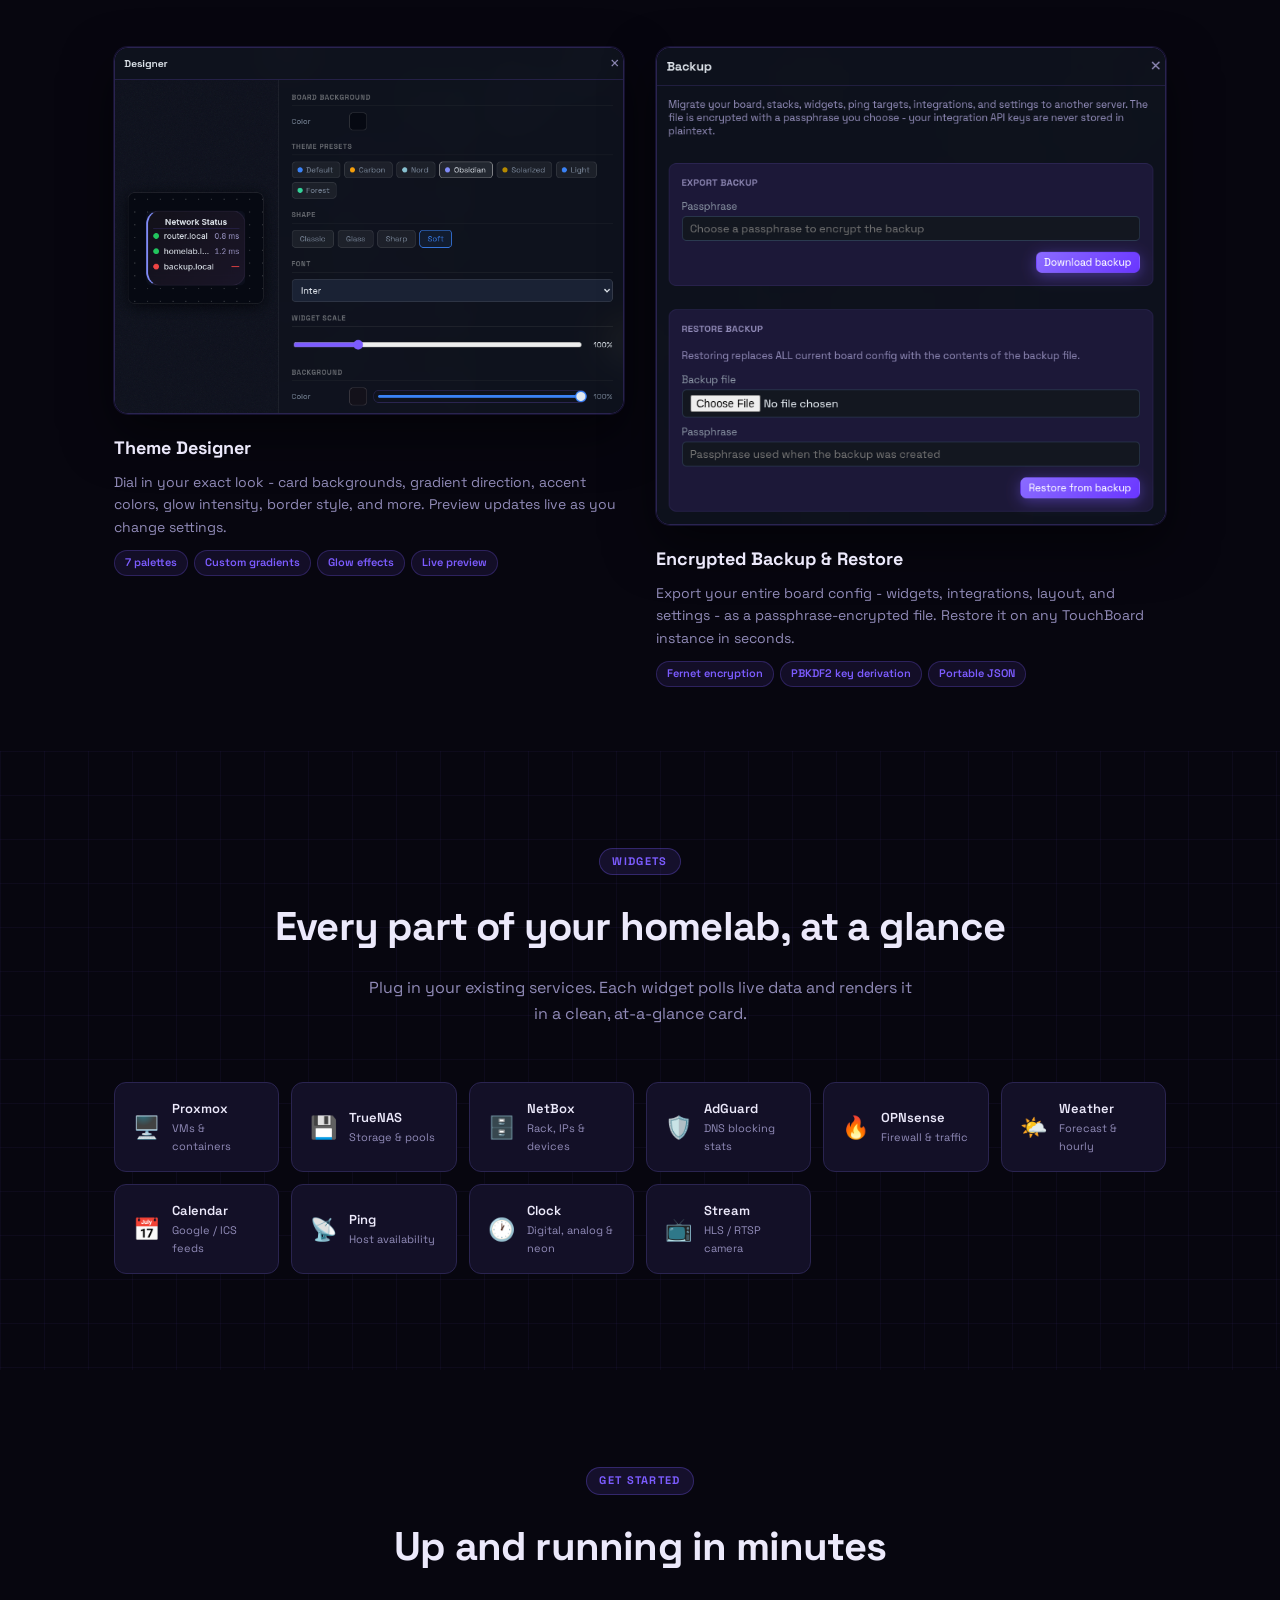
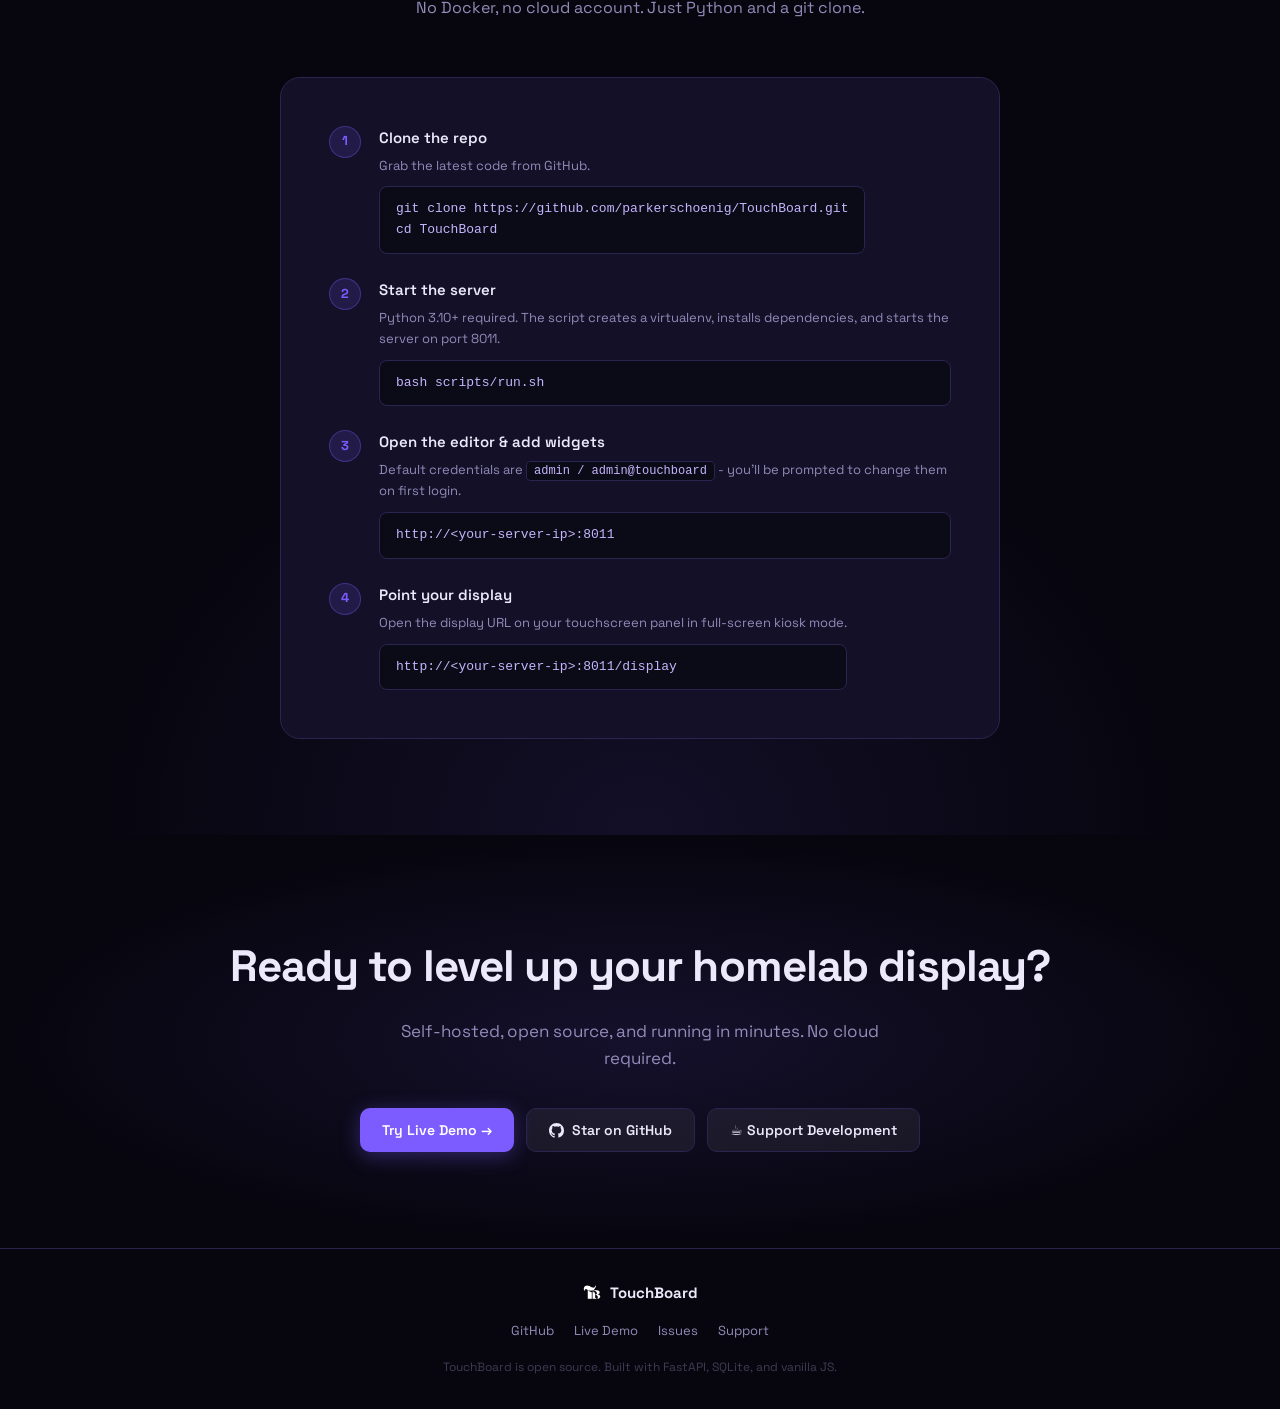
==== commit 7a0cfcfd: "Fix install steps on landing page: remove redundant pip line, fix Python version, fix localhost URLs" ====
--- a/docs/index.html
+++ b/docs/index.html
@@ -546,10 +546,9 @@
         <div class="step">
           <div class="step-num">2</div>
           <div class="step-body">
-            <div class="step-title">Install dependencies &amp; start</div>
-            <div class="step-desc">Python 3.11+ required. The server starts on <code class="inline">localhost:8011</code>.</div>
-            <code class="code-block">pip install -r requirements.txt
-bash scripts/run.sh</code>
+            <div class="step-title">Start the server</div>
+            <div class="step-desc">Python 3.10+ required. The script creates a virtualenv, installs dependencies, and starts the server on port 8011.</div>
+            <code class="code-block">bash scripts/run.sh</code>
           </div>
         </div>
         <div class="step">
@@ -557,7 +556,7 @@
           <div class="step-body">
             <div class="step-title">Open the editor &amp; add widgets</div>
             <div class="step-desc">Default credentials are <code class="inline">admin / admin@touchboard</code> - you'll be prompted to change them on first login.</div>
-            <code class="code-block">http://localhost:8011</code>
+            <code class="code-block">http://&lt;your-server-ip&gt;:8011</code>
           </div>
         </div>
         <div class="step">
